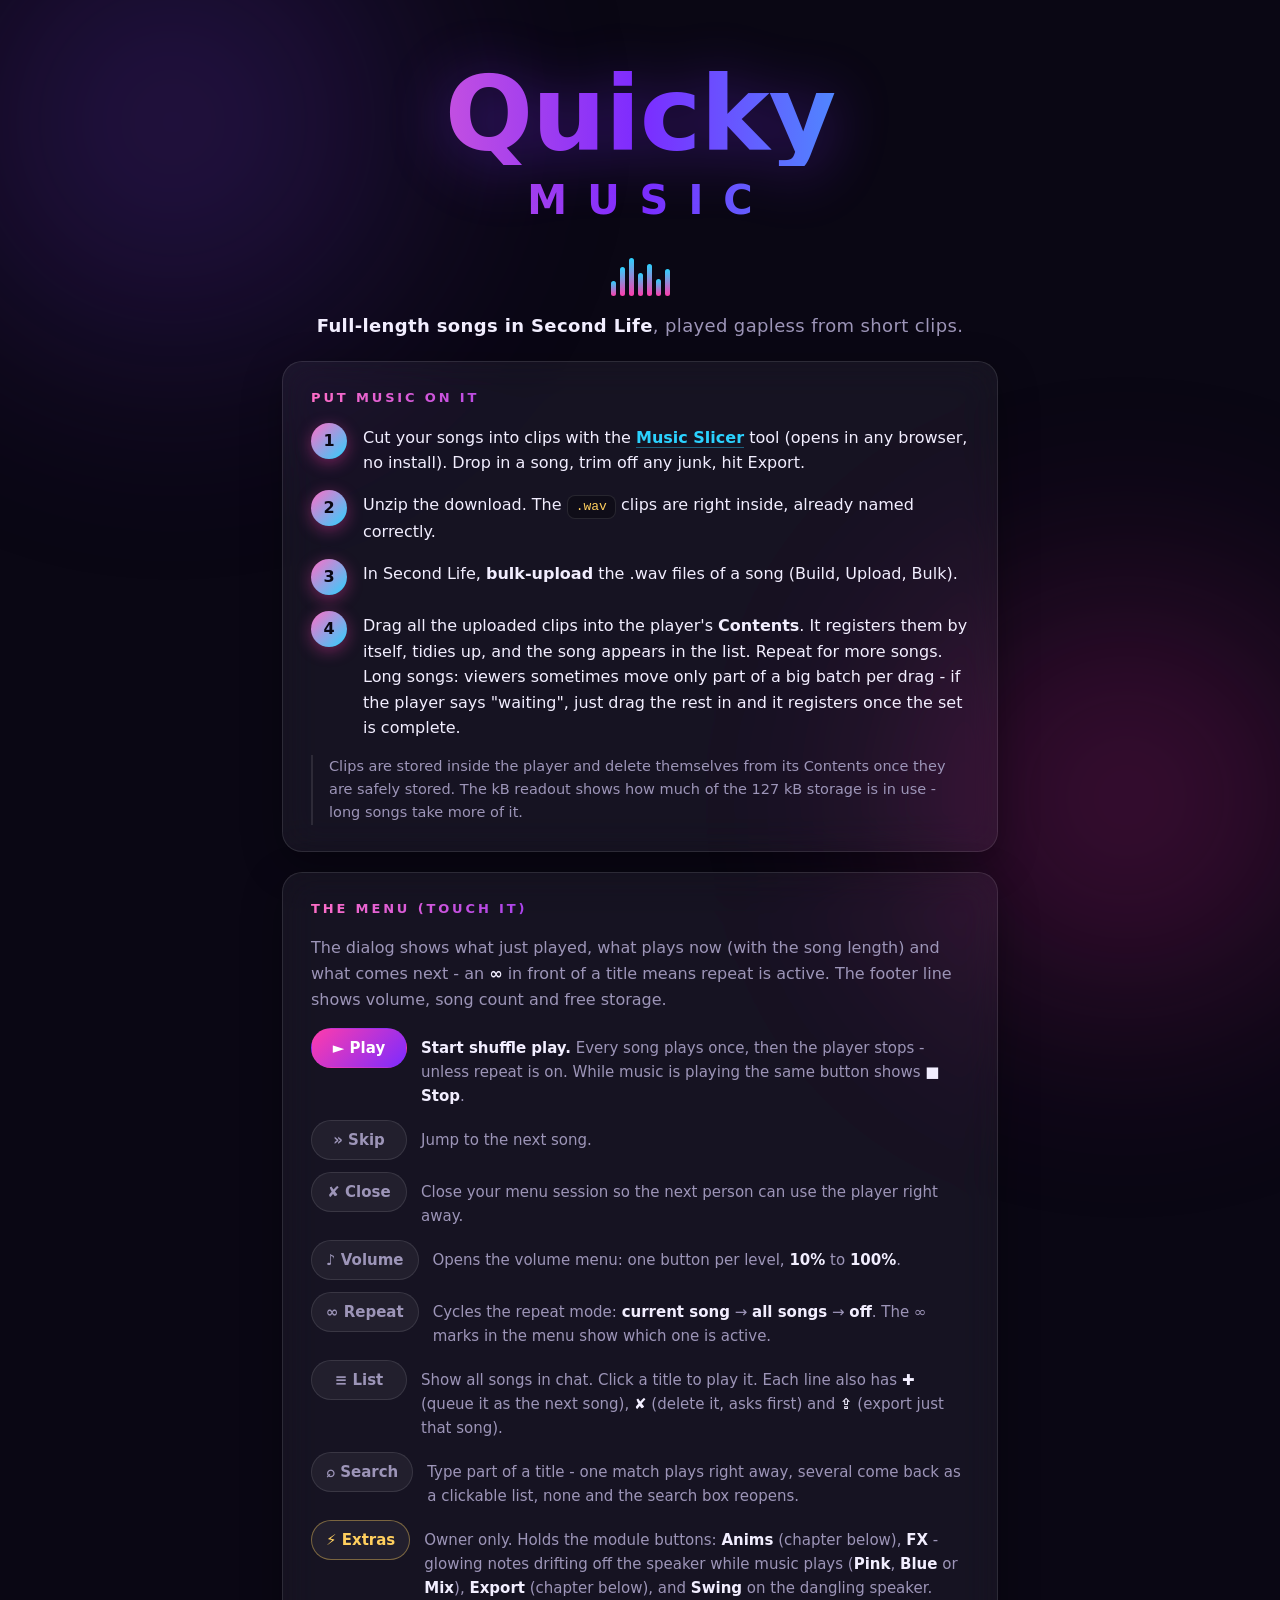
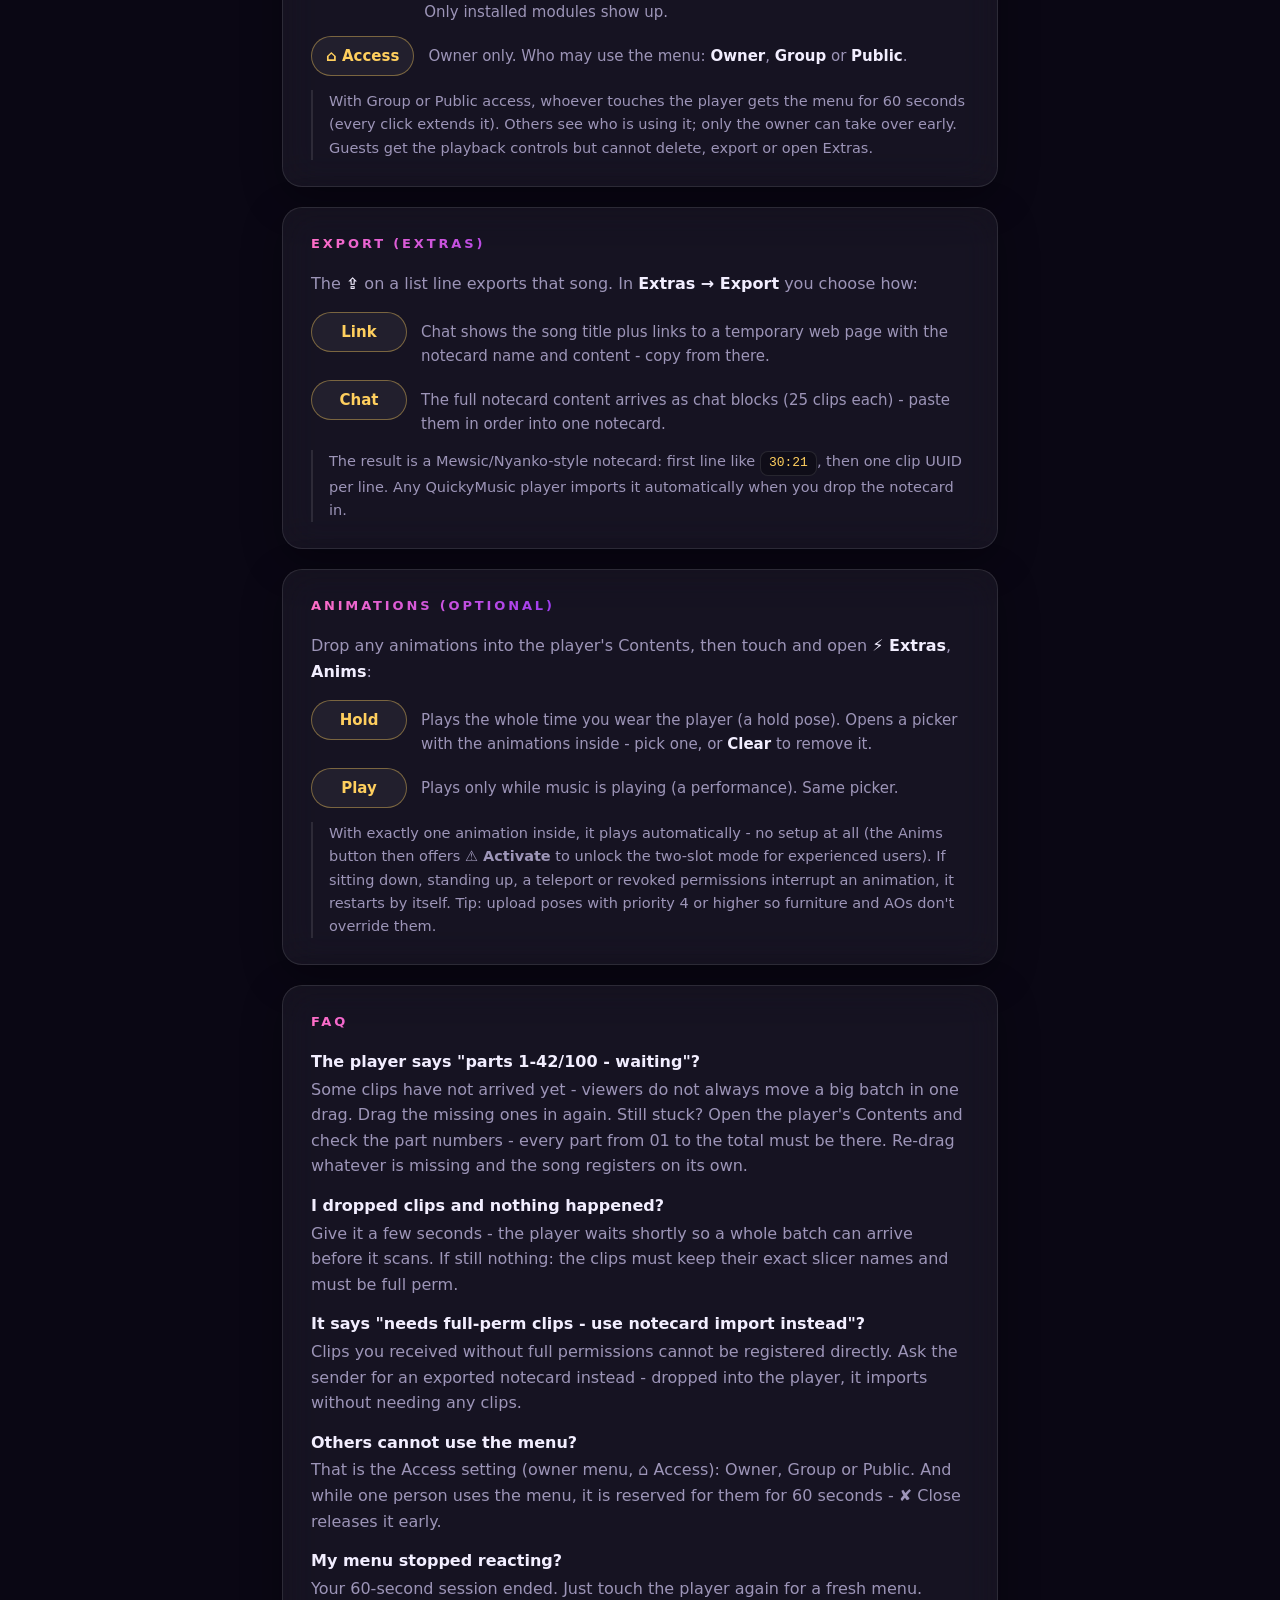
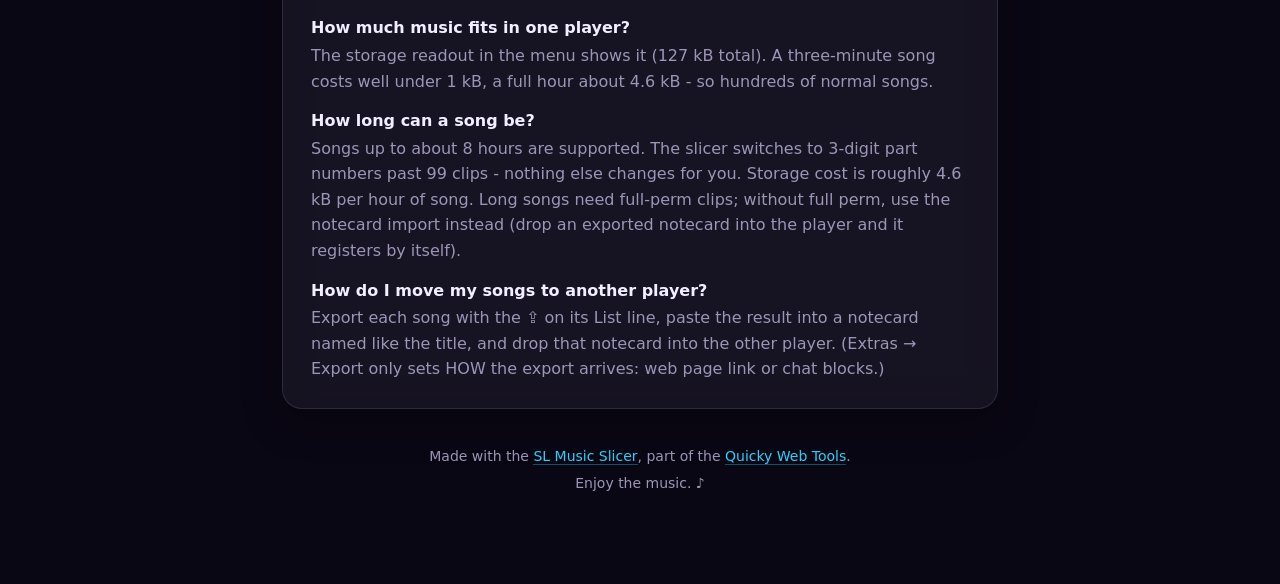
==== quickymusic-guide.html @ 342883e3 "Guide FAQ: drop the tiny-jump entry Co-Authored-By: Claude Fable 5 <noreply@anthropic.com>" ====
<!doctype html>
<!--
  ====================================================================
  QuickyMusic - Owner Guide (GitHub Pages)
  Required Notice: Copyright © 2026 Ya.
  Licensed under the PolyForm Noncommercial License 1.0.0 - see the
  LICENSE file at the repo root for terms.
  Terms: https://polyformproject.org/licenses/noncommercial/1.0.0
  ====================================================================
-->
<html lang="en">
<head>
<meta charset="utf-8" />
<meta name="viewport" content="width=device-width,initial-scale=1" />
<title>QuickyMusic - Owner Guide</title>
<meta name="description" content="How to load music onto your QuickyMusic player in Second Life and what every button does. Full-length songs, played gapless." />
<style>
:root{
  --bg:#0a0714; --txt:#f2eeff; --dim:#9d95b8;
  --magenta:#ff3cac; --pink:#ff6ec7; --purple:#7c2bff; --cyan:#2bd2ff;
  --gold:#ffcf5e; --good:#00e5a0;
  --glass:rgba(255,255,255,.05); --edge:rgba(255,255,255,.10);
  --grad:linear-gradient(90deg,var(--pink),var(--purple),var(--cyan));
  --font:"Segoe UI Variable Text","Segoe UI",system-ui,-apple-system,"Helvetica Neue",Arial,sans-serif;
  --mono:Consolas,"SF Mono","Cascadia Mono",Menlo,monospace;
}
*{box-sizing:border-box;margin:0;padding:0}
html,body{min-height:100vh}
body{background:var(--bg);color:var(--txt);font:16px/1.6 var(--font);overflow-x:hidden;color-scheme:dark}
body::before,body::after{content:"";position:fixed;z-index:0;border-radius:50%;filter:blur(110px);opacity:.45;pointer-events:none}
body::before{width:55vw;height:55vw;background:radial-gradient(circle,#5b2ba8,transparent 65%);top:-18vw;left:-14vw;animation:drift 26s ease-in-out infinite alternate}
body::after{width:48vw;height:48vw;background:radial-gradient(circle,#b41f7e,transparent 65%);bottom:-16vw;right:-12vw;animation:drift 30s -15s ease-in-out infinite alternate-reverse}
@keyframes drift{to{transform:translate(6vw,4vh) scale(1.18)}}
main{position:relative;z-index:1;max-width:760px;margin:0 auto;padding:64px 22px 90px}
.hero{text-align:center;margin-bottom:14px}
.wm{font-weight:800;font-size:clamp(52px,12vw,104px);line-height:.98;letter-spacing:-1px;
  background:var(--grad);-webkit-background-clip:text;background-clip:text;color:transparent;
  filter:drop-shadow(0 6px 30px rgba(124,43,255,.45))}
.wm2{font-weight:700;font-size:clamp(20px,5vw,40px);letter-spacing:.5em;text-indent:.5em;margin-top:2px;
  background:var(--grad);-webkit-background-clip:text;background-clip:text;color:transparent}
.tag{color:var(--dim);margin-top:16px;font-size:clamp(14px,3.4vw,18px);letter-spacing:.02em}
.tag b{color:var(--txt);font-weight:600}
.eq{display:flex;gap:4px;justify-content:center;align-items:flex-end;height:38px;margin:26px 0 4px}
.eq i{width:5px;border-radius:3px;background:linear-gradient(180deg,var(--cyan),var(--magenta));transform-origin:bottom;animation:bounce 1.3s ease-in-out infinite}
.eq i:nth-child(1){height:40%;animation-delay:-.2s}.eq i:nth-child(2){height:75%;animation-delay:-.7s}
.eq i:nth-child(3){height:100%;animation-delay:-.4s}.eq i:nth-child(4){height:60%;animation-delay:-.9s}
.eq i:nth-child(5){height:85%;animation-delay:-.5s}.eq i:nth-child(6){height:45%;animation-delay:-.1s}
.eq i:nth-child(7){height:70%;animation-delay:-.8s}
@keyframes bounce{0%,100%{transform:scaleY(.35)}50%{transform:scaleY(1)}}
h2{font-size:13px;font-weight:800;letter-spacing:.22em;text-transform:uppercase;
  background:var(--grad);-webkit-background-clip:text;background-clip:text;color:transparent;margin:0 0 16px}
section{background:var(--glass);border:1px solid var(--edge);border-radius:20px;padding:26px 28px;margin-top:20px;
  backdrop-filter:blur(18px) saturate(1.3);-webkit-backdrop-filter:blur(18px) saturate(1.3);
  box-shadow:0 12px 40px rgba(0,0,0,.32)}
ol.steps{list-style:none;counter-reset:s;display:flex;flex-direction:column;gap:16px}
ol.steps li{counter-increment:s;position:relative;padding-left:52px;min-height:36px}
ol.steps li::before{content:counter(s);position:absolute;left:0;top:-2px;width:36px;height:36px;border-radius:50%;
  display:grid;place-items:center;font-weight:800;color:#0a0714;background:linear-gradient(135deg,var(--pink),var(--cyan));
  box-shadow:0 4px 16px rgba(255,60,172,.4)}
ol.steps b{color:var(--txt)}
.note{color:var(--dim);font-size:14.5px;margin-top:14px;padding-left:16px;border-left:2px solid var(--edge)}
.rows{display:flex;flex-direction:column;gap:12px}
.row{display:flex;gap:14px;align-items:baseline}
.btn{flex:0 0 auto;min-width:96px;text-align:center;font-weight:700;font-size:14px;padding:7px 14px;border-radius:999px;
  border:1px solid var(--edge);background:rgba(255,255,255,.05)}
.btn.play{border-color:transparent;background:linear-gradient(135deg,var(--magenta),var(--purple));color:#fff}
.btn.gold{border-color:rgba(255,207,94,.4);color:var(--gold)}
.row span{color:var(--dim);font-size:15px}
.row span b{color:var(--txt);font-weight:600}
.cmd{font-family:var(--mono);font-size:14.5px;background:rgba(0,0,0,.35);border:1px solid var(--edge);border-radius:14px;
  padding:16px 18px;overflow-x:auto;white-space:pre;color:#dfe3ea}
.cmd b{color:var(--cyan);font-weight:600}
.pill{display:inline-block;font-family:var(--mono);font-size:13px;background:rgba(0,0,0,.3);border:1px solid var(--edge);
  border-radius:8px;padding:1px 8px;color:var(--gold)}
p{color:var(--dim)}p b{color:var(--txt);font-weight:600}
section a{color:var(--cyan);font-weight:600;text-decoration:none;border-bottom:1px solid rgba(43,210,255,.4)}
section a:hover{color:var(--pink);border-color:rgba(255,110,199,.55)}
.faq p{margin-top:14px}
.faq p:first-of-type{margin-top:0}
.faq b{display:block;color:var(--txt);margin-bottom:2px}
.foot{text-align:center;color:var(--dim);font-size:14px;margin-top:34px;line-height:1.9}
.foot a{color:var(--cyan);text-decoration:none;border-bottom:1px solid rgba(43,210,255,.35)}
.foot a:hover{color:var(--pink);border-color:rgba(255,110,199,.5)}
@media(prefers-reduced-motion:reduce){*,*::before,*::after{animation:none!important}}
</style>
</head>
<body>
<main>
  <div class="hero">
    <div class="wm">Quicky</div>
    <div class="wm2">MUSIC</div>
    <div class="eq" aria-hidden="true"><i></i><i></i><i></i><i></i><i></i><i></i><i></i></div>
    <p class="tag"><b>Full-length songs in Second Life</b>, played gapless from short clips.</p>
  </div>

  <section>
    <h2>Put music on it</h2>
    <ol class="steps">
      <li>Cut your songs into clips with the <a href="SL%20Music%20Slicer/sl_music_slicer.html">Music Slicer</a> tool (opens in any browser, no install). Drop in a song, trim off any junk, hit Export.</li>
      <li>Unzip the download. The <span class="pill">.wav</span> clips are right inside, already named correctly.</li>
      <li>In Second Life, <b>bulk-upload</b> the .wav files of a song (Build, Upload, Bulk).</li>
      <li>Drag all the uploaded clips into the player's <b>Contents</b>. It registers them by itself, tidies up, and the song appears in the list. Repeat for more songs. Long songs: viewers sometimes move only part of a big batch per drag - if the player says "waiting", just drag the rest in and it registers once the set is complete.</li>
    </ol>
    <div class="note">Clips are stored inside the player and delete themselves from its Contents once they are safely stored. The kB readout shows how much of the 127 kB storage is in use - long songs take more of it.</div>
  </section>

  <section>
    <h2>The menu (touch it)</h2>
    <p>The dialog shows what just played, what plays now (with the song length) and what comes next - an <b>∞</b> in front of a title means repeat is active. The footer line shows volume, song count and free storage.</p>
    <div class="rows" style="margin-top:16px">
      <div class="row"><span class="btn play">► Play</span><span><b>Start shuffle play.</b> Every song plays once, then the player stops - unless repeat is on. While music is playing the same button shows <b>■ Stop</b>.</span></div>
      <div class="row"><span class="btn">» Skip</span><span>Jump to the next song.</span></div>
      <div class="row"><span class="btn">✘ Close</span><span>Close your menu session so the next person can use the player right away.</span></div>
      <div class="row"><span class="btn">♪ Volume</span><span>Opens the volume menu: one button per level, <b>10%</b> to <b>100%</b>.</span></div>
      <div class="row"><span class="btn">∞ Repeat</span><span>Cycles the repeat mode: <b>current song</b> → <b>all songs</b> → <b>off</b>. The ∞ marks in the menu show which one is active.</span></div>
      <div class="row"><span class="btn">≡ List</span><span>Show all songs in chat. Click a title to play it. Each line also has <b>✚</b> (queue it as the next song), <b>✘</b> (delete it, asks first) and <b>⇪</b> (export just that song).</span></div>
      <div class="row"><span class="btn">⌕ Search</span><span>Type part of a title - one match plays right away, several come back as a clickable list, none and the search box reopens.</span></div>
      <div class="row"><span class="btn gold">⚡ Extras</span><span>Owner only. Holds the module buttons: <b>Anims</b> (chapter below), <b>FX</b> - glowing notes drifting off the speaker while music plays (<b>Pink</b>, <b>Blue</b> or <b>Mix</b>), <b>Export</b> (chapter below), and <b>Swing</b> on the dangling speaker. Only installed modules show up.</span></div>
      <div class="row"><span class="btn gold">⌂ Access</span><span>Owner only. Who may use the menu: <b>Owner</b>, <b>Group</b> or <b>Public</b>.</span></div>
    </div>
    <div class="note">With Group or Public access, whoever touches the player gets the menu for 60 seconds (every click extends it). Others see who is using it; only the owner can take over early. Guests get the playback controls but cannot delete, export or open Extras.</div>
  </section>

  <section>
    <h2>Export (Extras)</h2>
    <p>The <b>⇪</b> on a list line exports that song. In <b>Extras → Export</b> you choose how:</p>
    <div class="rows" style="margin-top:16px">
      <div class="row"><span class="btn gold">Link</span><span>Chat shows the song title plus links to a temporary web page with the notecard name and content - copy from there.</span></div>
      <div class="row"><span class="btn gold">Chat</span><span>The full notecard content arrives as chat blocks (25 clips each) - paste them in order into one notecard.</span></div>
    </div>
    <div class="note">The result is a Mewsic/Nyanko-style notecard: first line like <span class="pill">30:21</span>, then one clip UUID per line. Any QuickyMusic player imports it automatically when you drop the notecard in.</div>
  </section>

  <section>
    <h2>Animations (optional)</h2>
    <p>Drop any animations into the player's Contents, then touch and open <b>⚡ Extras</b>, <b>Anims</b>:</p>
    <div class="rows" style="margin-top:16px">
      <div class="row"><span class="btn gold">Hold</span><span>Plays the whole time you wear the player (a hold pose). Opens a picker with the animations inside - pick one, or <b>Clear</b> to remove it.</span></div>
      <div class="row"><span class="btn gold">Play</span><span>Plays only while music is playing (a performance). Same picker.</span></div>
    </div>
    <div class="note">With exactly one animation inside, it plays automatically - no setup at all (the Anims button then offers <b>⚠ Activate</b> to unlock the two-slot mode for experienced users). If sitting down, standing up, a teleport or revoked permissions interrupt an animation, it restarts by itself. Tip: upload poses with priority 4 or higher so furniture and AOs don't override them.</div>
  </section>

  <section class="faq">
    <h2>FAQ</h2>
    <p><b>The player says "parts 1-42/100 - waiting"?</b>
    Some clips have not arrived yet - viewers do not always move a big batch in one drag. Drag the missing ones in again. Still stuck? Open the player's Contents and check the part numbers - every part from 01 to the total must be there. Re-drag whatever is missing and the song registers on its own.</p>
    <p><b>I dropped clips and nothing happened?</b>
    Give it a few seconds - the player waits shortly so a whole batch can arrive before it scans. If still nothing: the clips must keep their exact slicer names and must be full perm.</p>
    <p><b>It says "needs full-perm clips - use notecard import instead"?</b>
    Clips you received without full permissions cannot be registered directly. Ask the sender for an exported notecard instead - dropped into the player, it imports without needing any clips.</p>
    <p><b>Others cannot use the menu?</b>
    That is the Access setting (owner menu, ⌂ Access): Owner, Group or Public. And while one person uses the menu, it is reserved for them for 60 seconds - ✘ Close releases it early.</p>
    <p><b>My menu stopped reacting?</b>
    Your 60-second session ended. Just touch the player again for a fresh menu.</p>
    <p><b>How much music fits in one player?</b>
    The storage readout in the menu shows it (127 kB total). A three-minute song costs well under 1 kB, a full hour about 4.6 kB - so hundreds of normal songs.</p>
    <p><b>How long can a song be?</b>
    Songs up to about 8 hours are supported. The slicer switches to 3-digit part numbers past 99 clips - nothing else changes for you. Storage cost is roughly 4.6 kB per hour of song. Long songs need full-perm clips; without full perm, use the notecard import instead (drop an exported notecard into the player and it registers by itself).</p>
    <p><b>How do I move my songs to another player?</b>
    Export each song with the ⇪ on its List line, paste the result into a notecard named like the title, and drop that notecard into the other player. (Extras → Export only sets HOW the export arrives: web page link or chat blocks.)</p>
  </section>

  <div class="foot">
    Made with the <a href="SL%20Music%20Slicer/sl_music_slicer.html">SL Music Slicer</a>, part of the <a href="index.html">Quicky Web Tools</a>.<br>
    Enjoy the music. ♪
  </div>
</main>
</body>
</html>
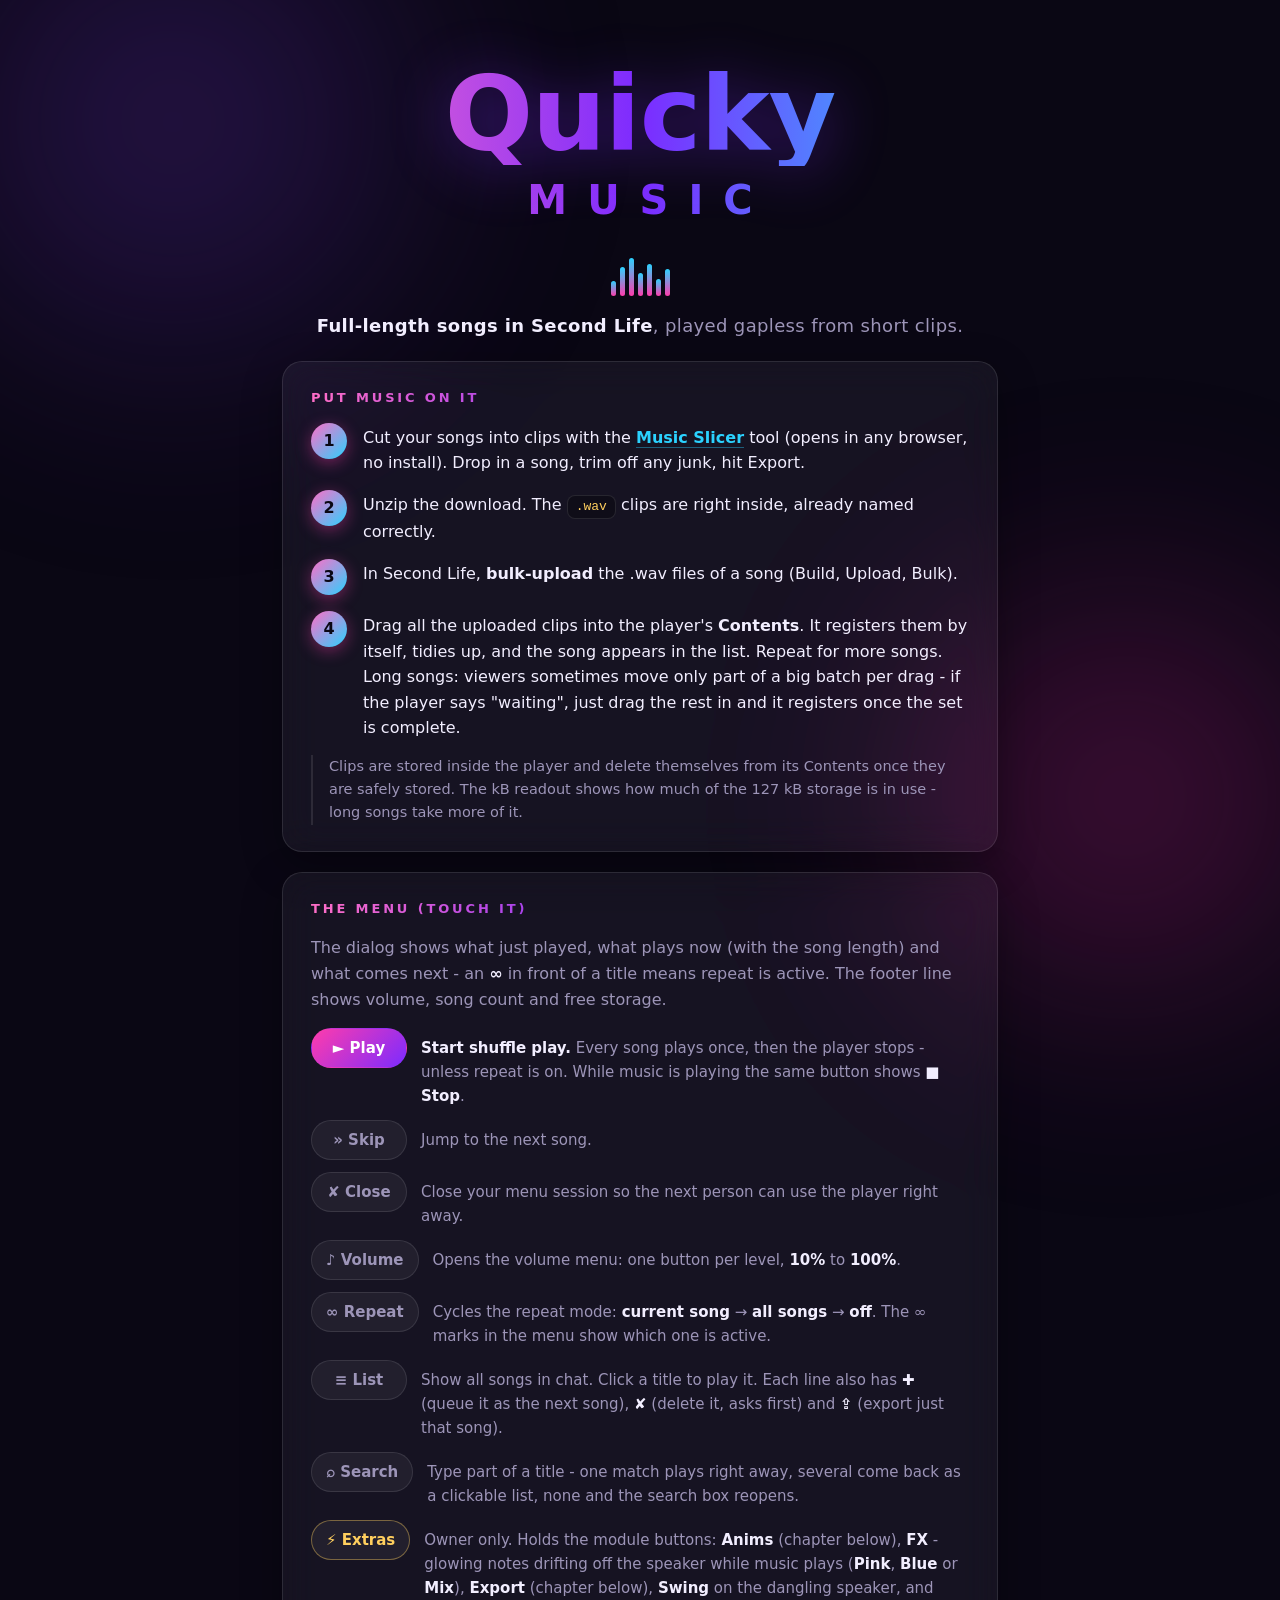
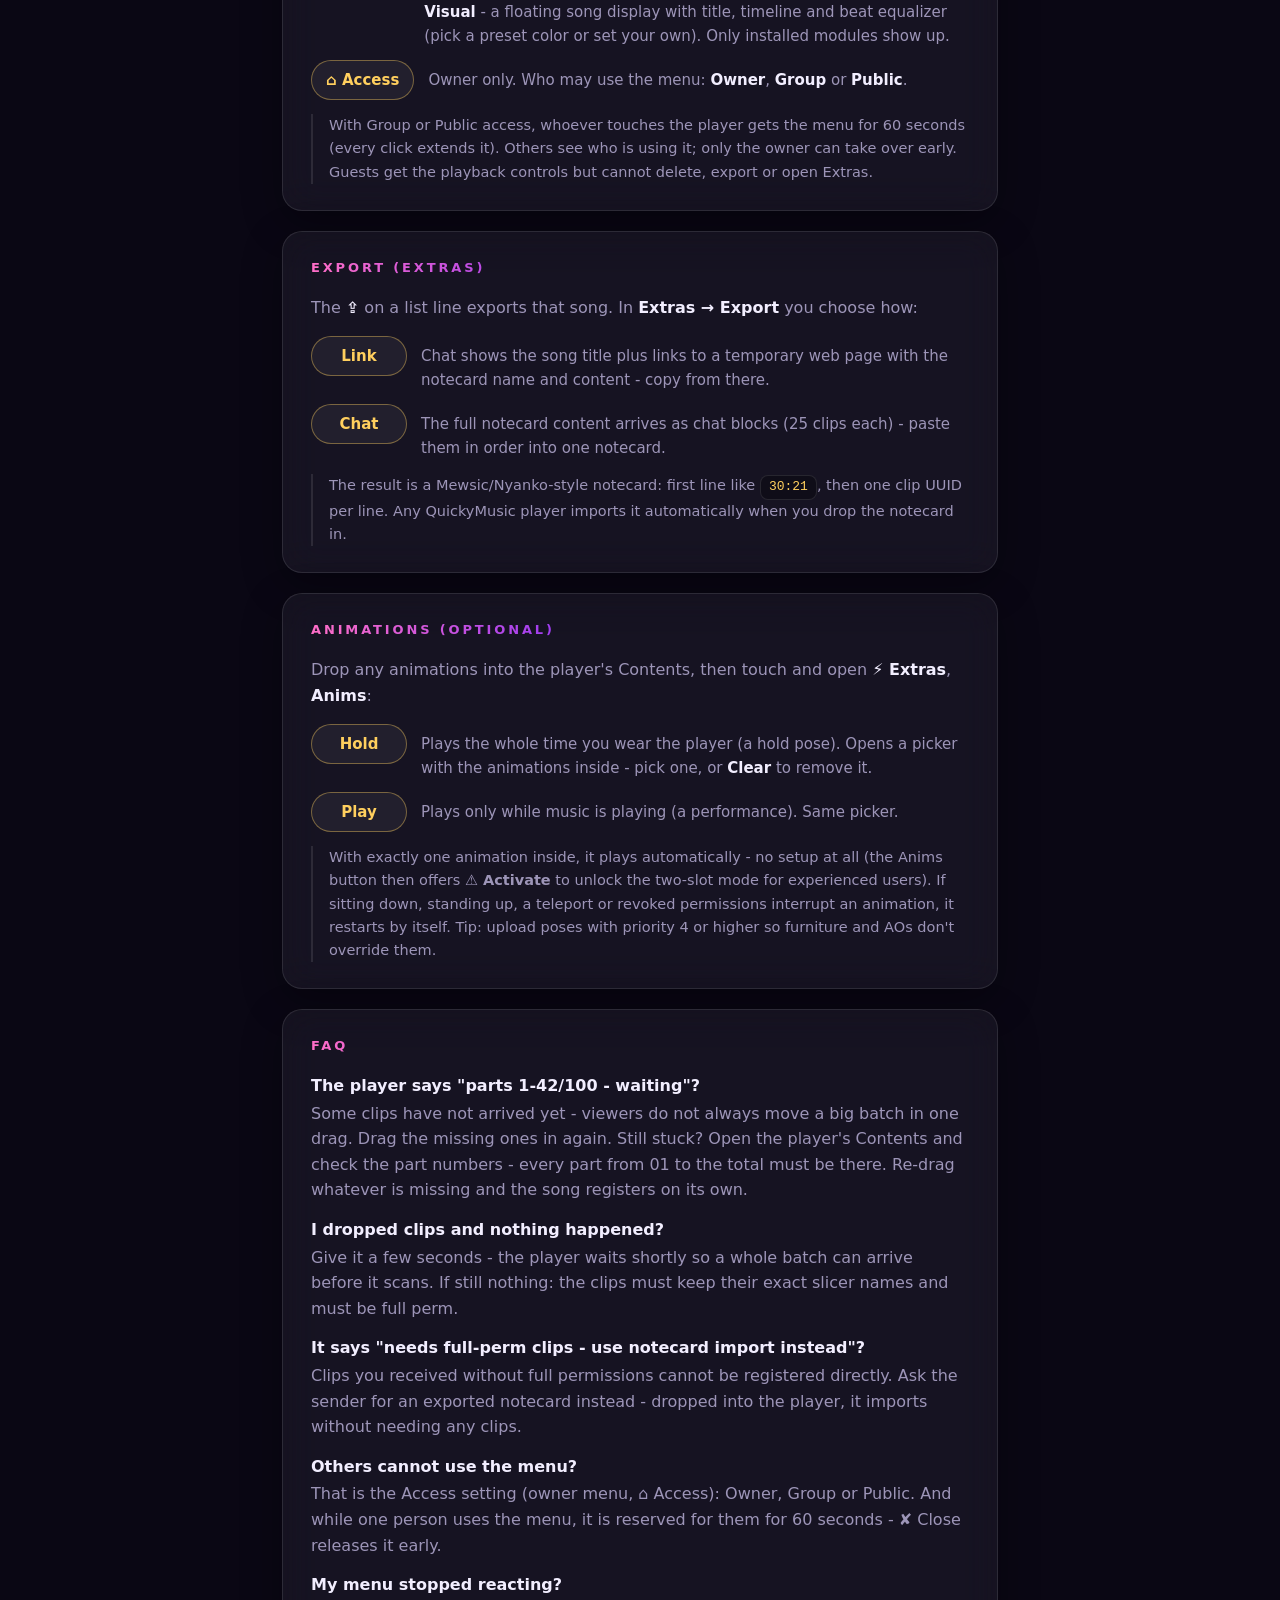
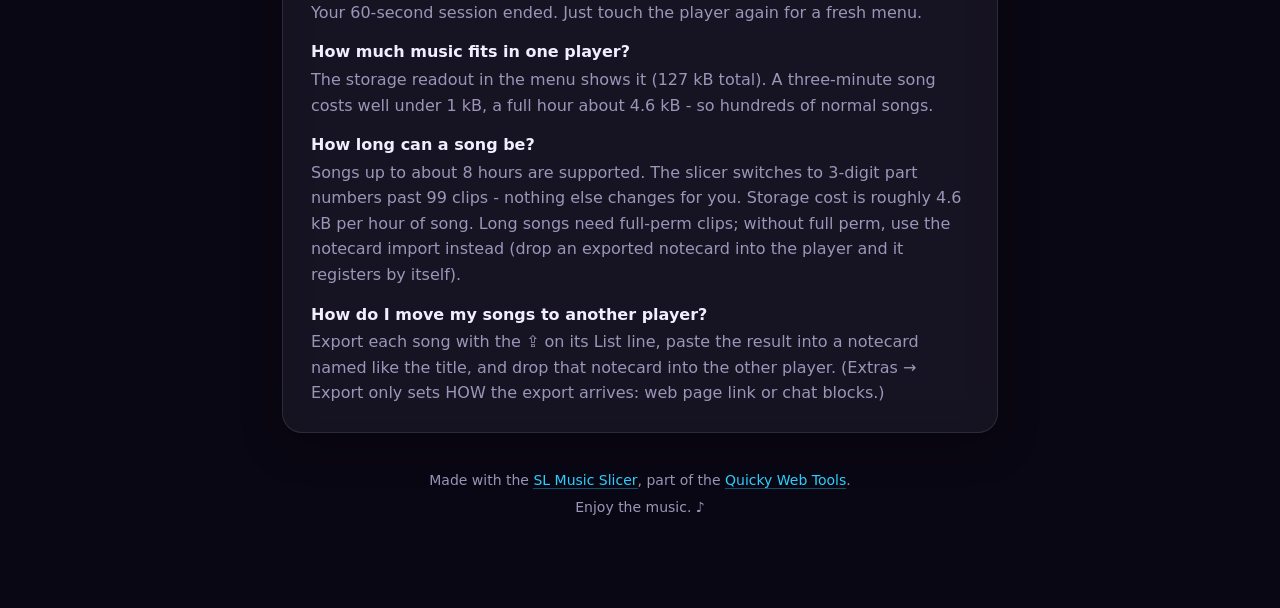
==== commit 4e6a496d: "Guide: Extras lists the new Visual module (floating song display) Co-Authored-By: Claude Fable 5 <no" ====
--- a/quickymusic-guide.html
+++ b/quickymusic-guide.html
@@ -115,7 +115,7 @@
       <div class="row"><span class="btn">∞ Repeat</span><span>Cycles the repeat mode: <b>current song</b> → <b>all songs</b> → <b>off</b>. The ∞ marks in the menu show which one is active.</span></div>
       <div class="row"><span class="btn">≡ List</span><span>Show all songs in chat. Click a title to play it. Each line also has <b>✚</b> (queue it as the next song), <b>✘</b> (delete it, asks first) and <b>⇪</b> (export just that song).</span></div>
       <div class="row"><span class="btn">⌕ Search</span><span>Type part of a title - one match plays right away, several come back as a clickable list, none and the search box reopens.</span></div>
-      <div class="row"><span class="btn gold">⚡ Extras</span><span>Owner only. Holds the module buttons: <b>Anims</b> (chapter below), <b>FX</b> - glowing notes drifting off the speaker while music plays (<b>Pink</b>, <b>Blue</b> or <b>Mix</b>), <b>Export</b> (chapter below), and <b>Swing</b> on the dangling speaker. Only installed modules show up.</span></div>
+      <div class="row"><span class="btn gold">⚡ Extras</span><span>Owner only. Holds the module buttons: <b>Anims</b> (chapter below), <b>FX</b> - glowing notes drifting off the speaker while music plays (<b>Pink</b>, <b>Blue</b> or <b>Mix</b>), <b>Export</b> (chapter below), <b>Swing</b> on the dangling speaker, and <b>Visual</b> - a floating song display with title, timeline and beat equalizer (pick a preset color or set your own). Only installed modules show up.</span></div>
       <div class="row"><span class="btn gold">⌂ Access</span><span>Owner only. Who may use the menu: <b>Owner</b>, <b>Group</b> or <b>Public</b>.</span></div>
     </div>
     <div class="note">With Group or Public access, whoever touches the player gets the menu for 60 seconds (every click extends it). Others see who is using it; only the owner can take over early. Guests get the playback controls but cannot delete, export or open Extras.</div>
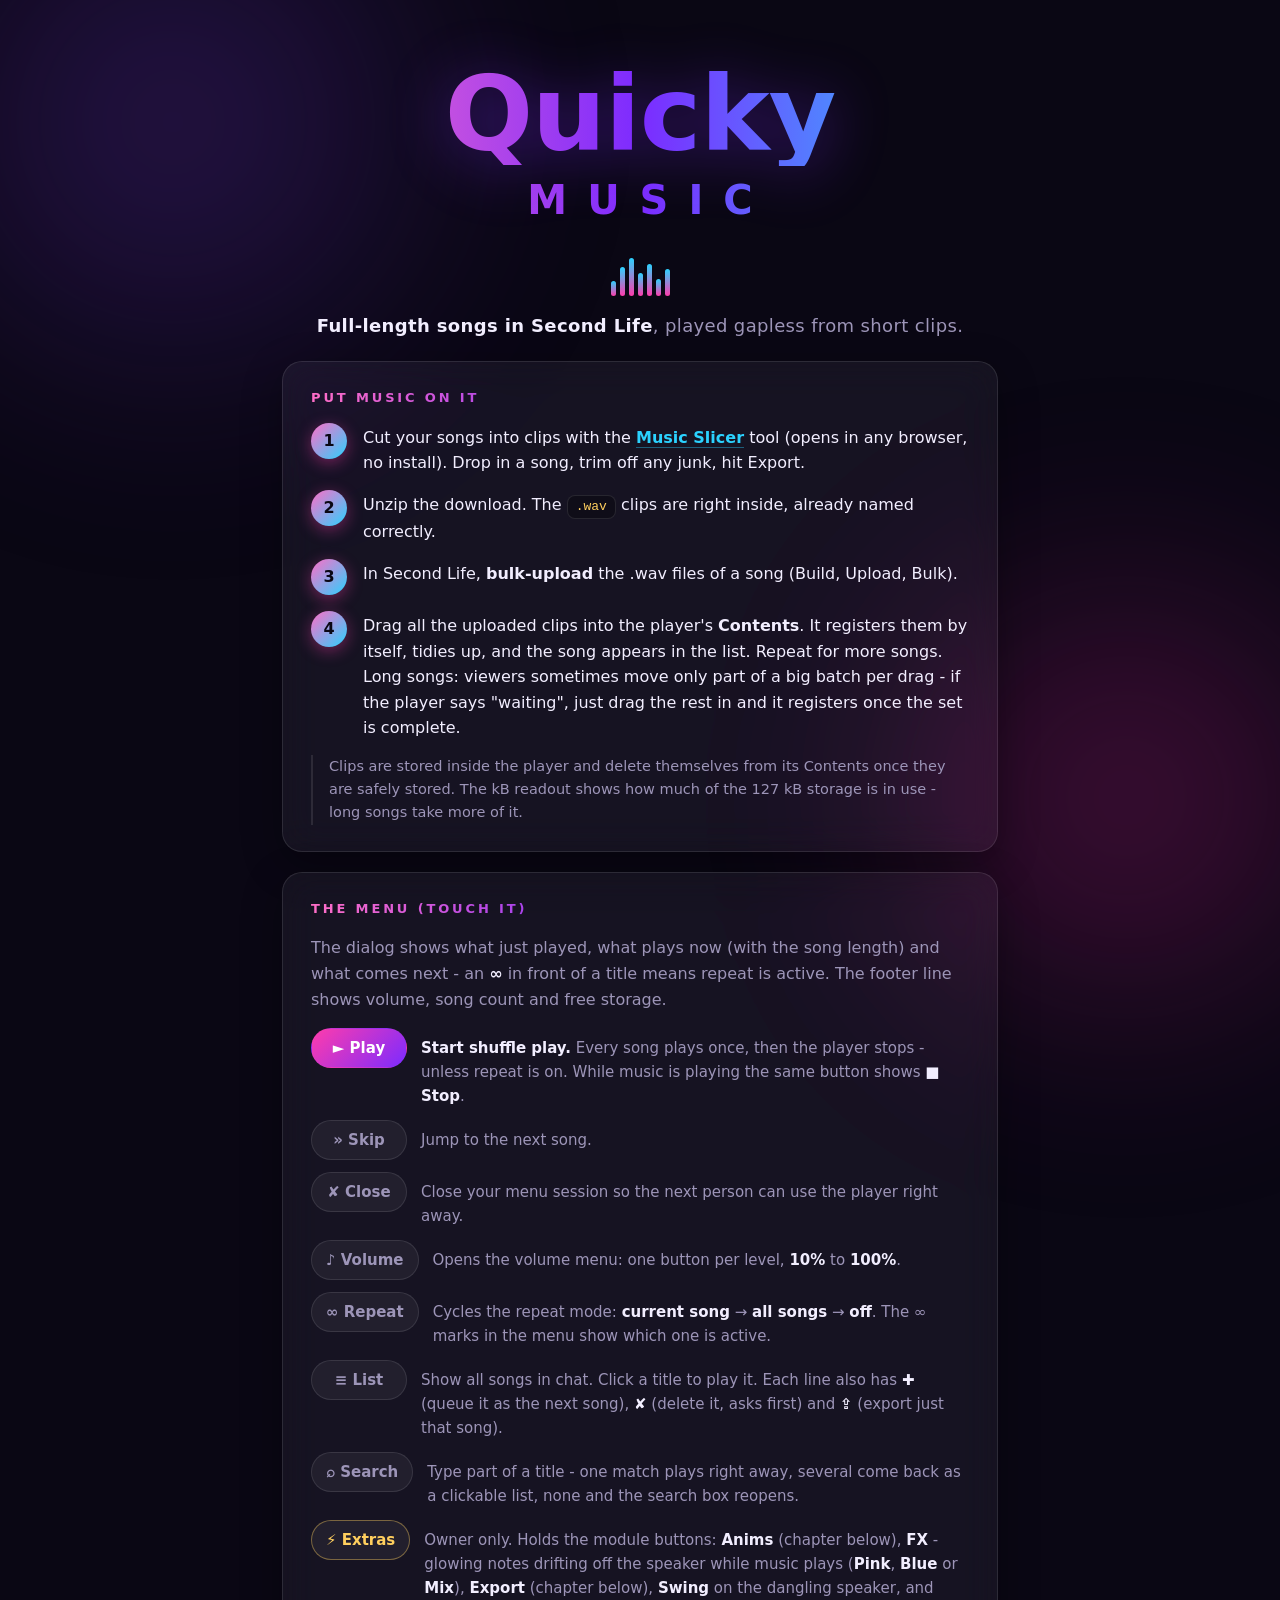
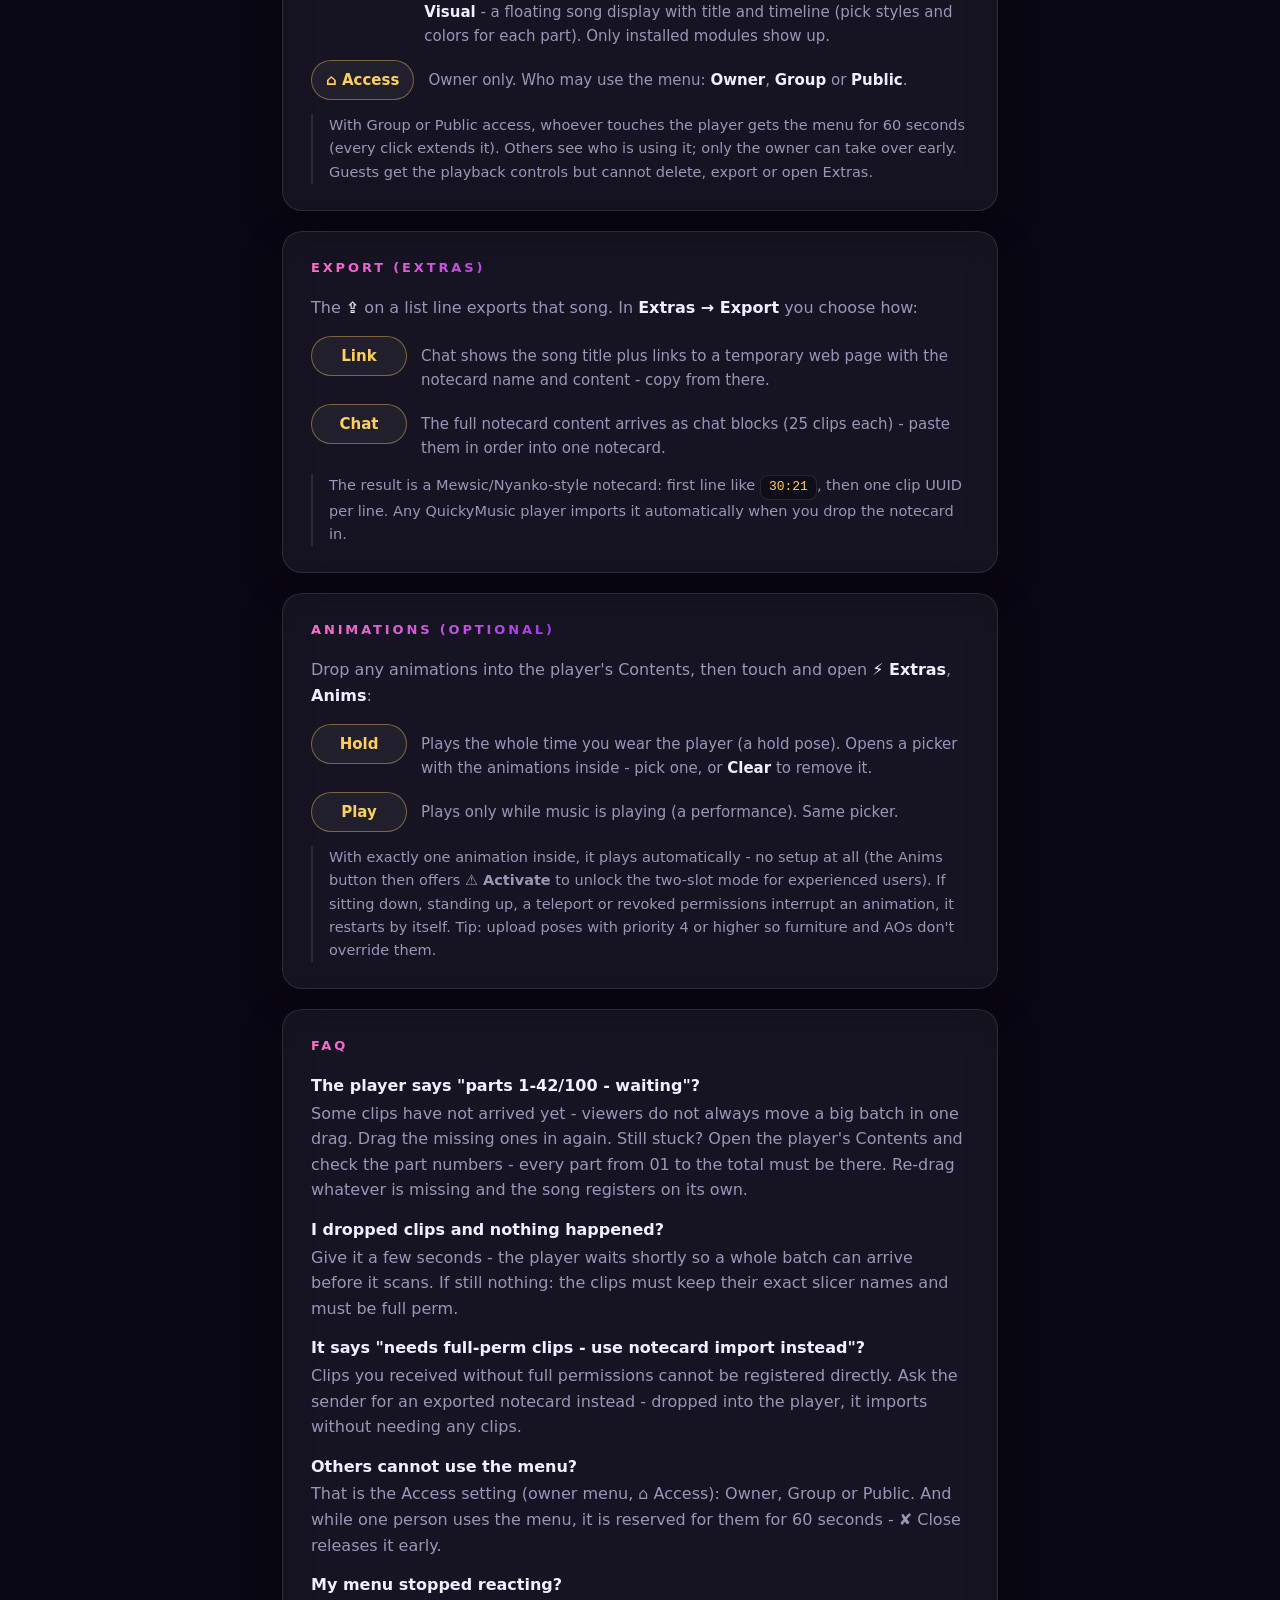
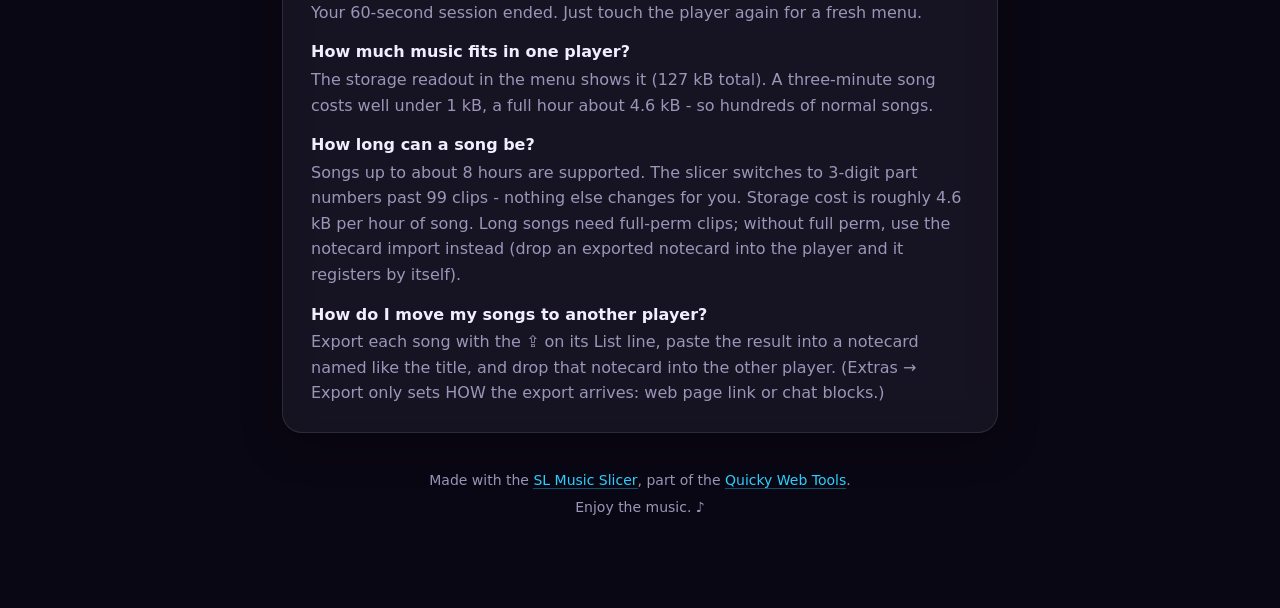
==== commit 523ecd53: "Guide: Visual module is title + timeline (EQ removed) Co-Authored-By: Claude Fable 5 <noreply@anthro" ====
--- a/quickymusic-guide.html
+++ b/quickymusic-guide.html
@@ -115,7 +115,7 @@
       <div class="row"><span class="btn">∞ Repeat</span><span>Cycles the repeat mode: <b>current song</b> → <b>all songs</b> → <b>off</b>. The ∞ marks in the menu show which one is active.</span></div>
       <div class="row"><span class="btn">≡ List</span><span>Show all songs in chat. Click a title to play it. Each line also has <b>✚</b> (queue it as the next song), <b>✘</b> (delete it, asks first) and <b>⇪</b> (export just that song).</span></div>
       <div class="row"><span class="btn">⌕ Search</span><span>Type part of a title - one match plays right away, several come back as a clickable list, none and the search box reopens.</span></div>
-      <div class="row"><span class="btn gold">⚡ Extras</span><span>Owner only. Holds the module buttons: <b>Anims</b> (chapter below), <b>FX</b> - glowing notes drifting off the speaker while music plays (<b>Pink</b>, <b>Blue</b> or <b>Mix</b>), <b>Export</b> (chapter below), <b>Swing</b> on the dangling speaker, and <b>Visual</b> - a floating song display with title, timeline and beat equalizer (pick a preset color or set your own). Only installed modules show up.</span></div>
+      <div class="row"><span class="btn gold">⚡ Extras</span><span>Owner only. Holds the module buttons: <b>Anims</b> (chapter below), <b>FX</b> - glowing notes drifting off the speaker while music plays (<b>Pink</b>, <b>Blue</b> or <b>Mix</b>), <b>Export</b> (chapter below), <b>Swing</b> on the dangling speaker, and <b>Visual</b> - a floating song display with title and timeline (pick styles and colors for each part). Only installed modules show up.</span></div>
       <div class="row"><span class="btn gold">⌂ Access</span><span>Owner only. Who may use the menu: <b>Owner</b>, <b>Group</b> or <b>Public</b>.</span></div>
     </div>
     <div class="note">With Group or Public access, whoever touches the player gets the menu for 60 seconds (every click extends it). Others see who is using it; only the owner can take over early. Guests get the playback controls but cannot delete, export or open Extras.</div>
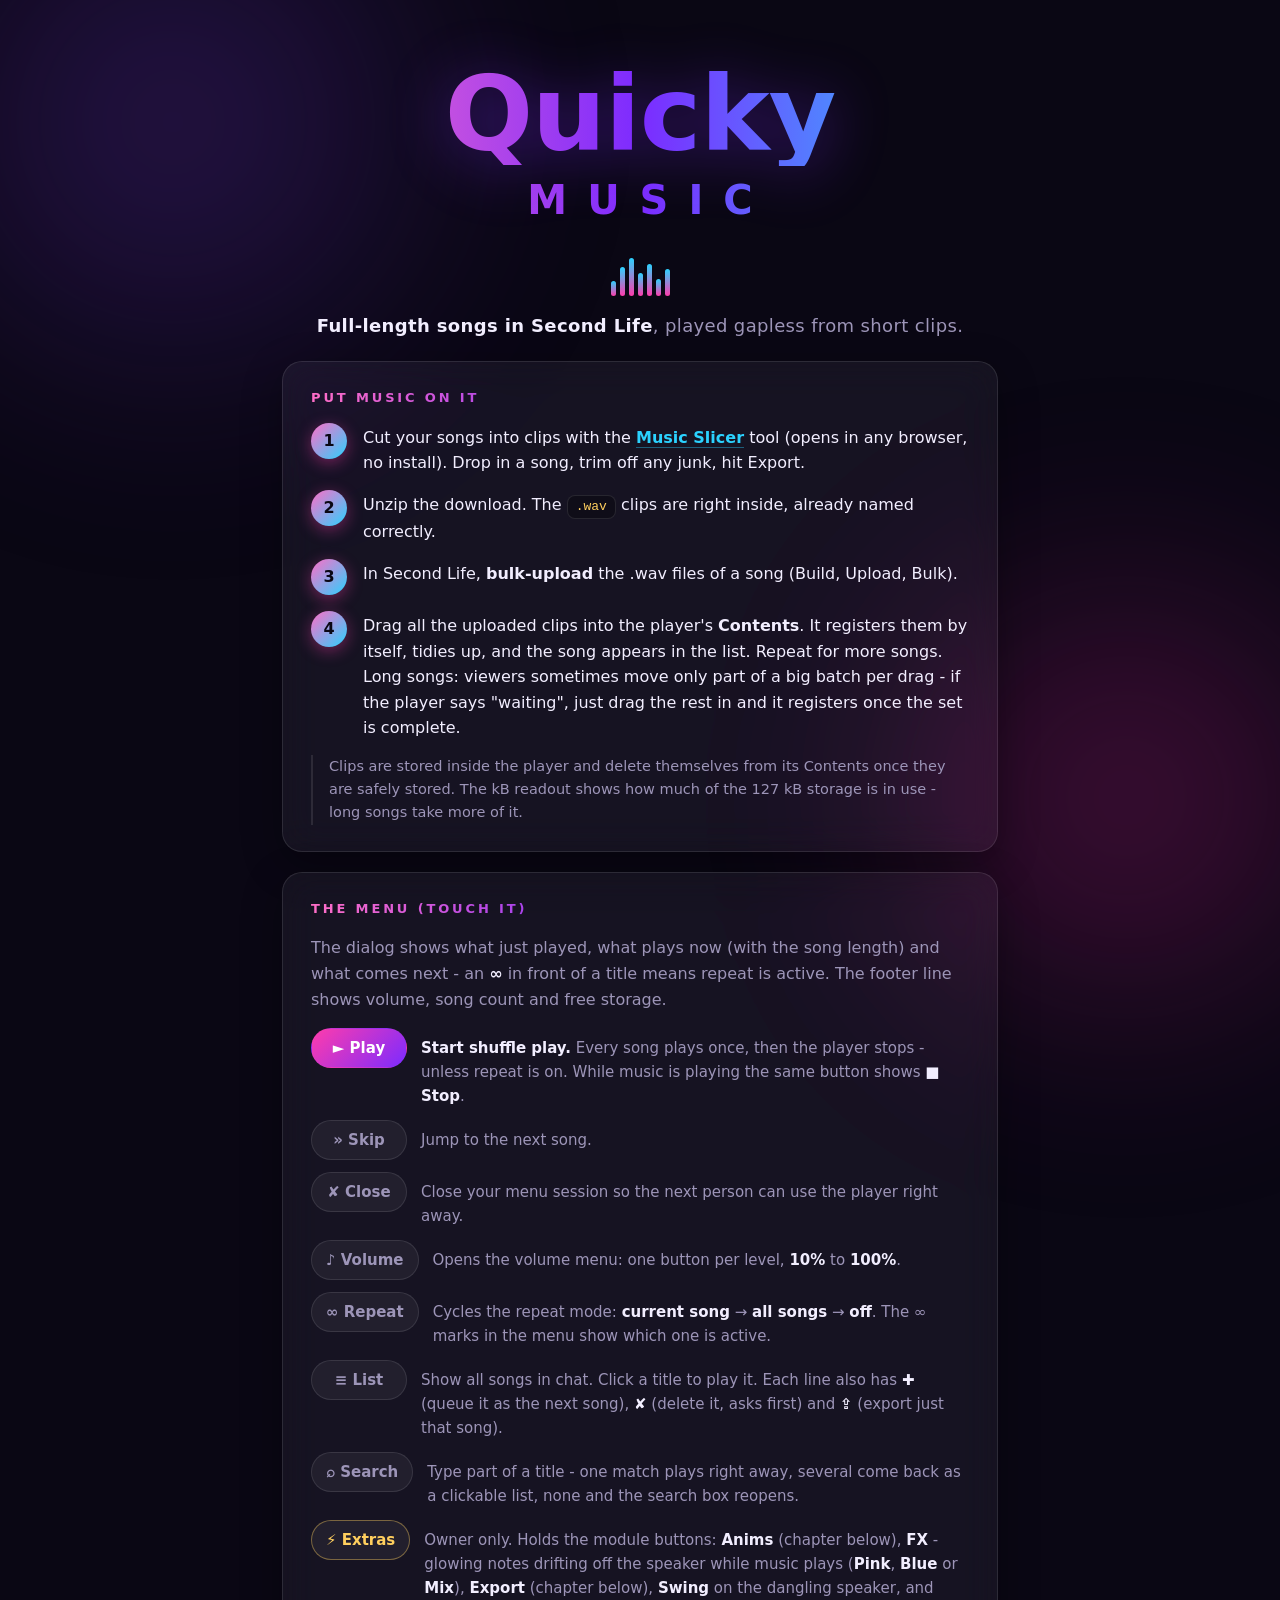
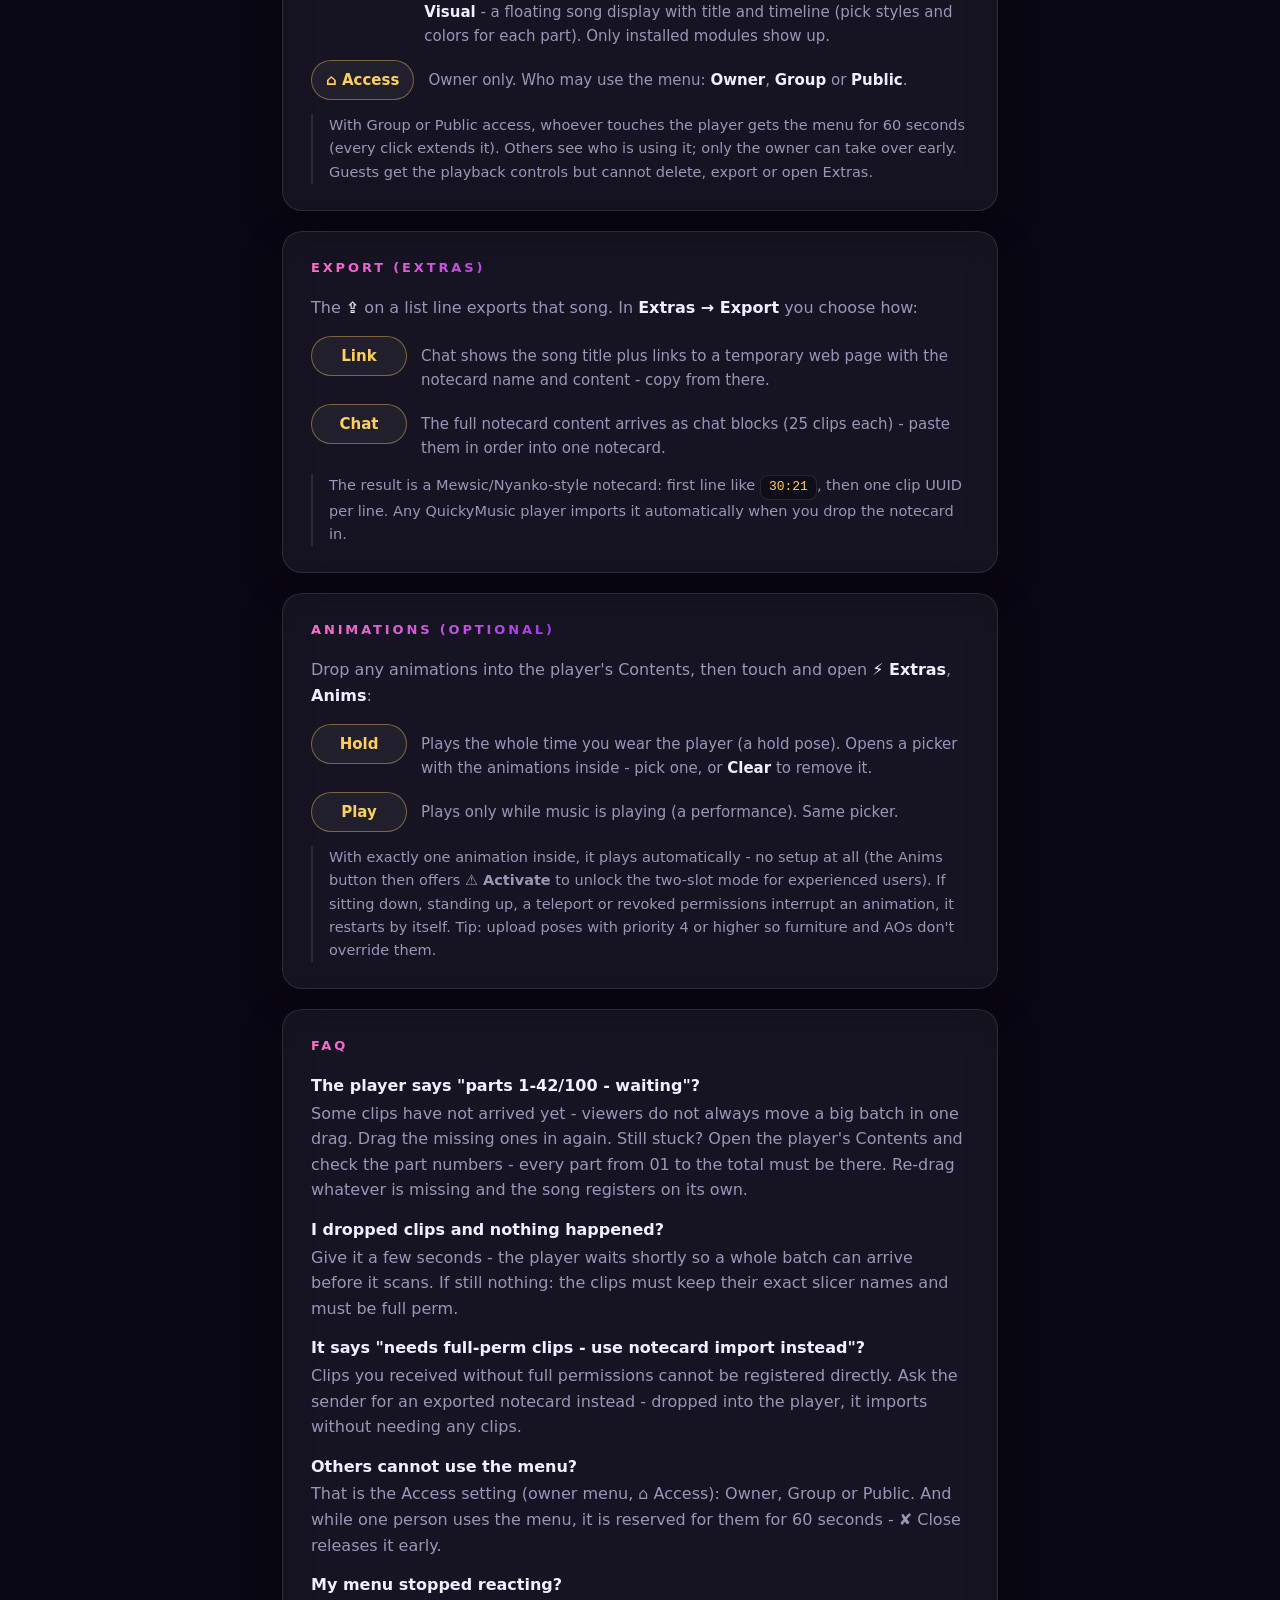
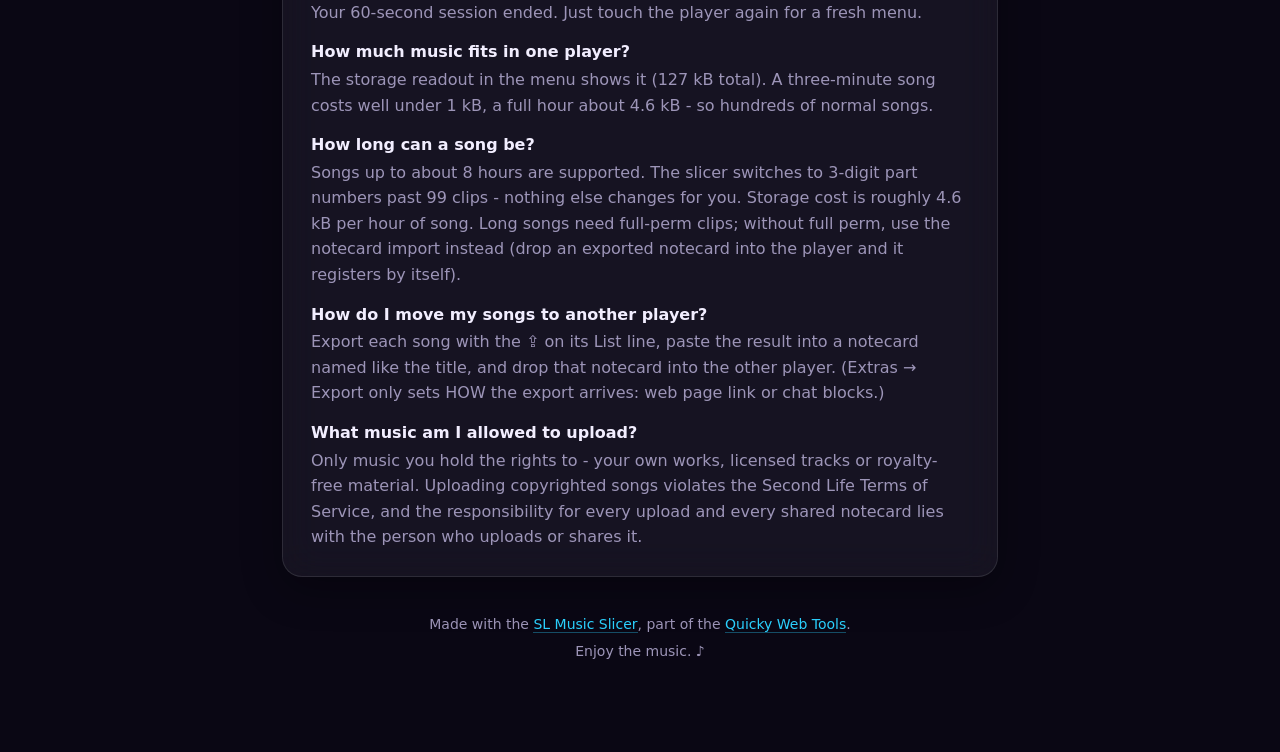
==== commit 7156130d: "guide: FAQ note on music upload rights Co-Authored-By: Claude Fable 5 <noreply@anthropic.com>" ====
--- a/quickymusic-guide.html
+++ b/quickymusic-guide.html
@@ -159,6 +159,8 @@
     Songs up to about 8 hours are supported. The slicer switches to 3-digit part numbers past 99 clips - nothing else changes for you. Storage cost is roughly 4.6 kB per hour of song. Long songs need full-perm clips; without full perm, use the notecard import instead (drop an exported notecard into the player and it registers by itself).</p>
     <p><b>How do I move my songs to another player?</b>
     Export each song with the ⇪ on its List line, paste the result into a notecard named like the title, and drop that notecard into the other player. (Extras → Export only sets HOW the export arrives: web page link or chat blocks.)</p>
+    <p><b>What music am I allowed to upload?</b>
+    Only music you hold the rights to - your own works, licensed tracks or royalty-free material. Uploading copyrighted songs violates the Second Life Terms of Service, and the responsibility for every upload and every shared notecard lies with the person who uploads or shares it.</p>
   </section>
 
   <div class="foot">
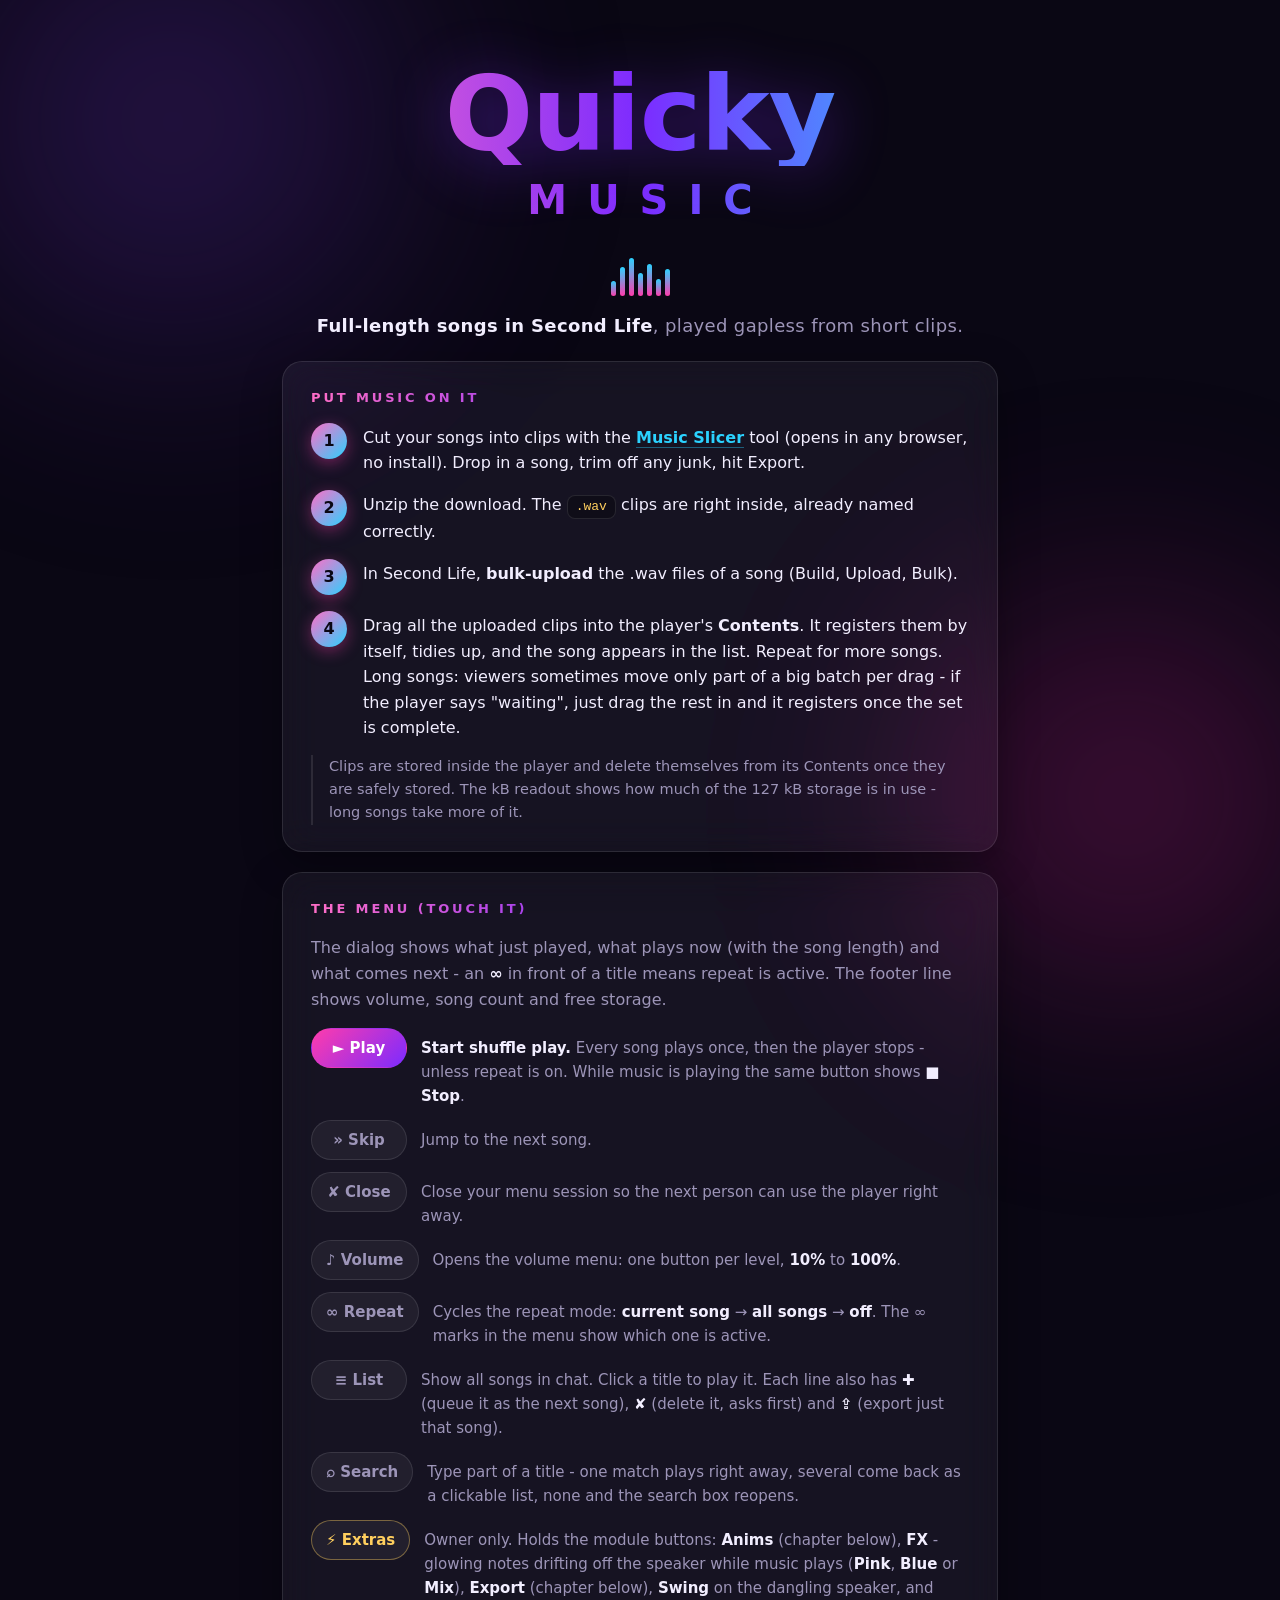
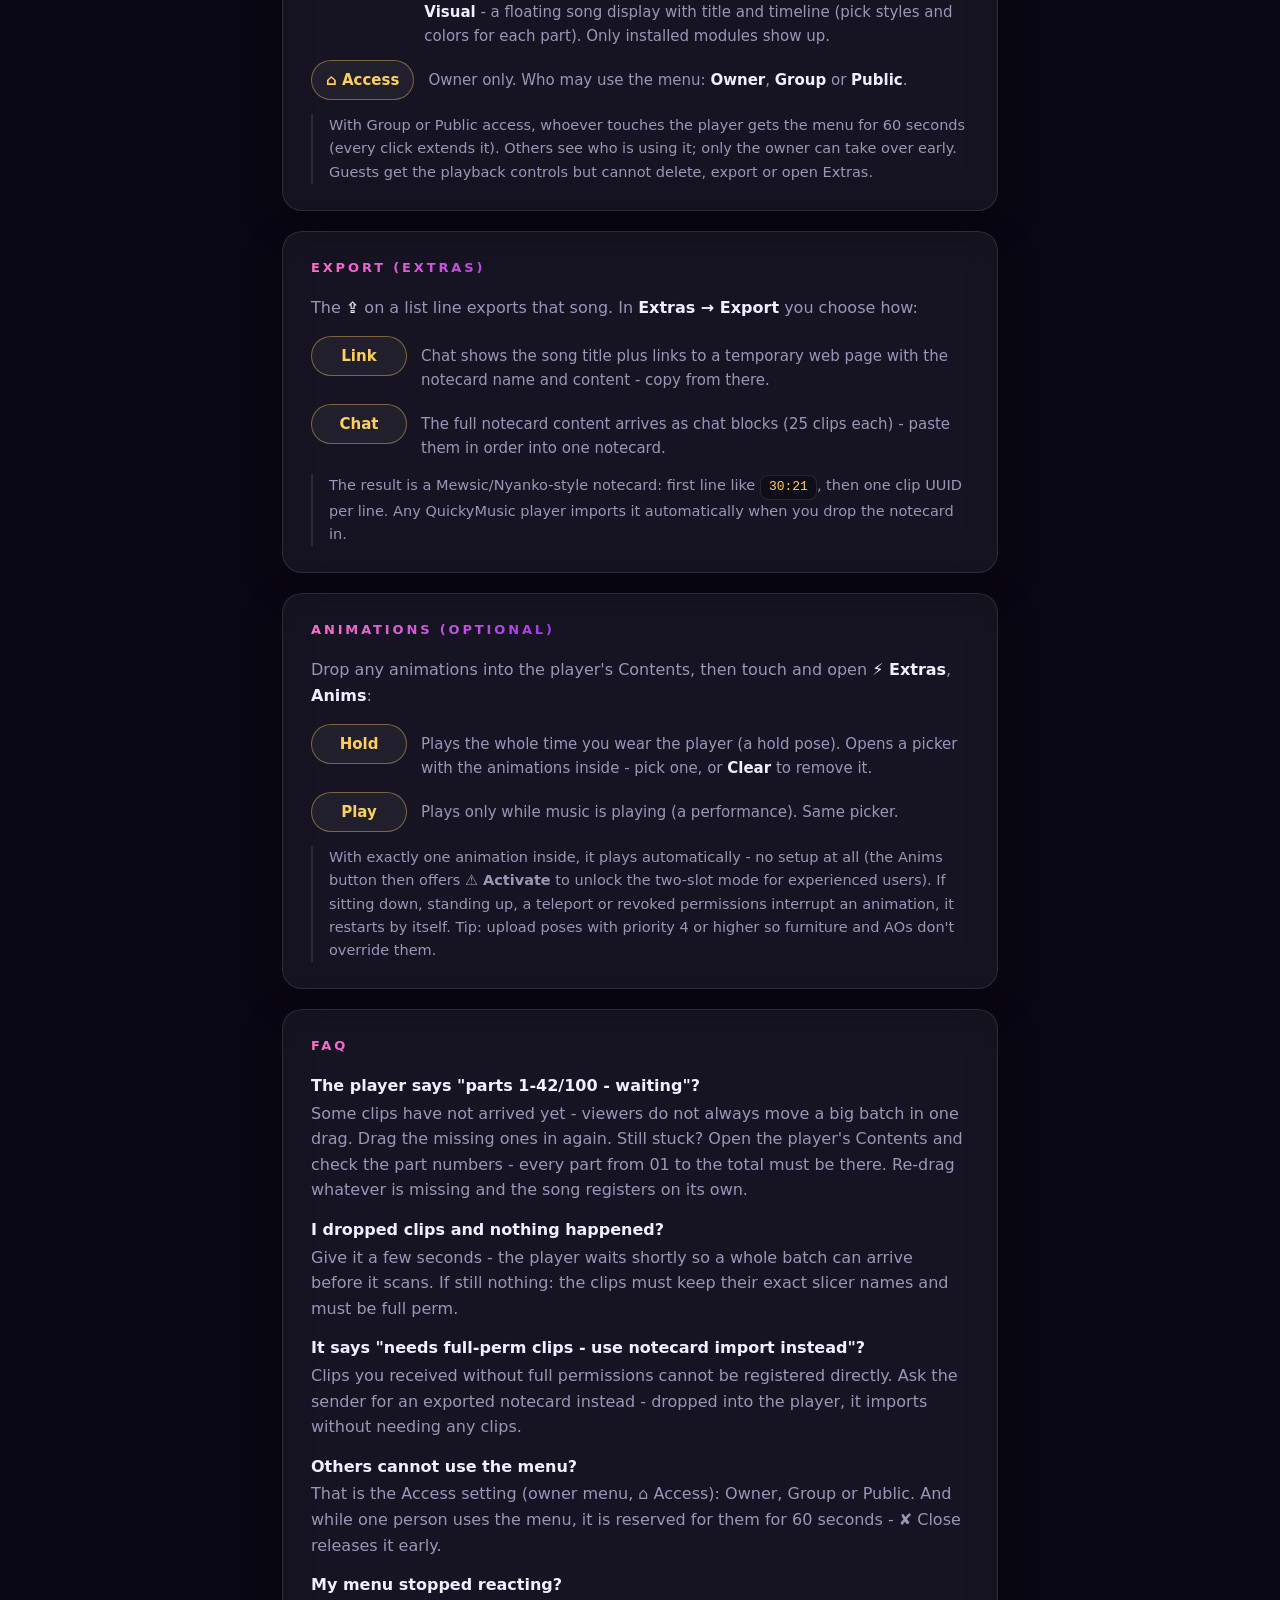
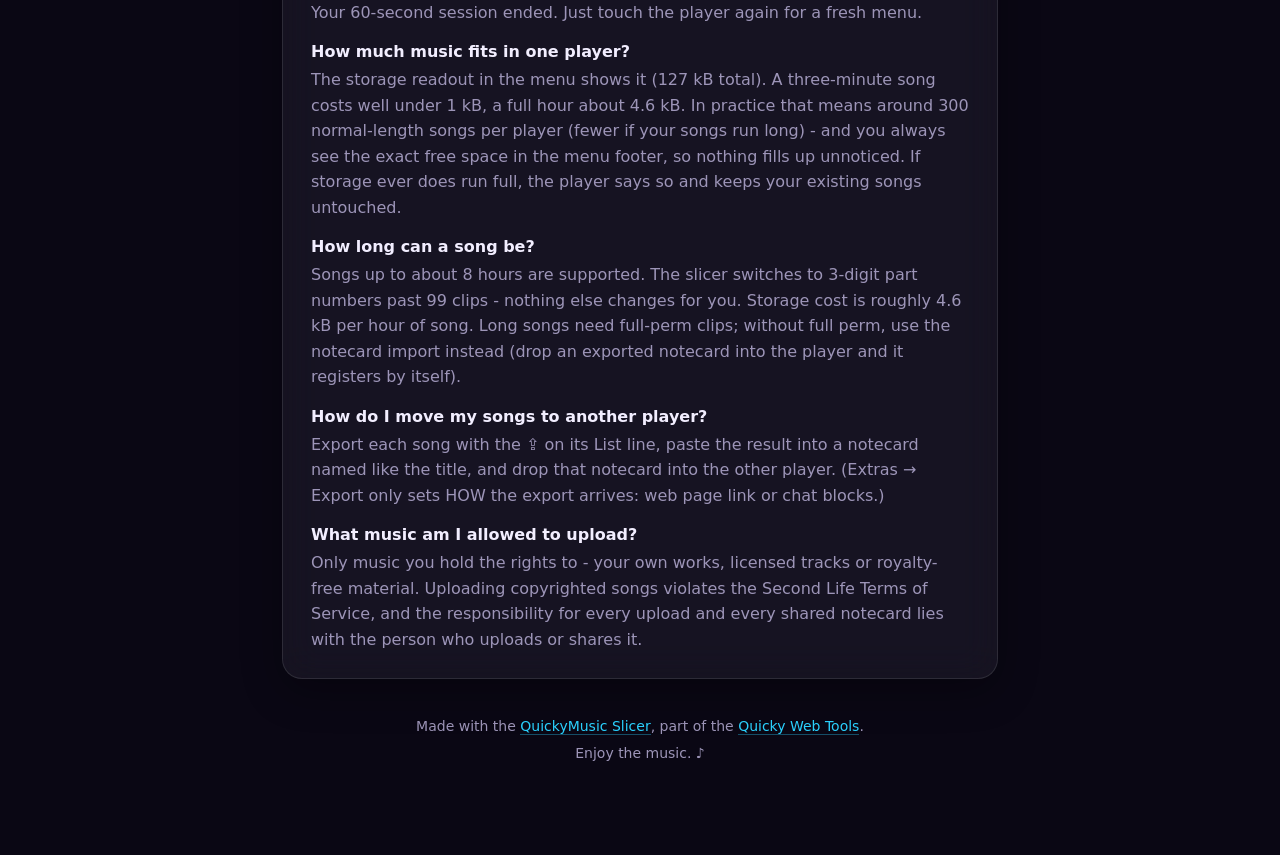
==== commit e71e4c55: "Slicer: double-click renames, the wave alone opens the editor Renaming no longer piggybacks on openi" ====
--- a/quickymusic-guide.html
+++ b/quickymusic-guide.html
@@ -154,7 +154,7 @@
     <p><b>My menu stopped reacting?</b>
     Your 60-second session ended. Just touch the player again for a fresh menu.</p>
     <p><b>How much music fits in one player?</b>
-    The storage readout in the menu shows it (127 kB total). A three-minute song costs well under 1 kB, a full hour about 4.6 kB - so hundreds of normal songs.</p>
+    The storage readout in the menu shows it (127 kB total). A three-minute song costs well under 1 kB, a full hour about 4.6 kB. In practice that means around 300 normal-length songs per player (fewer if your songs run long) - and you always see the exact free space in the menu footer, so nothing fills up unnoticed. If storage ever does run full, the player says so and keeps your existing songs untouched.</p>
     <p><b>How long can a song be?</b>
     Songs up to about 8 hours are supported. The slicer switches to 3-digit part numbers past 99 clips - nothing else changes for you. Storage cost is roughly 4.6 kB per hour of song. Long songs need full-perm clips; without full perm, use the notecard import instead (drop an exported notecard into the player and it registers by itself).</p>
     <p><b>How do I move my songs to another player?</b>
@@ -164,7 +164,7 @@
   </section>
 
   <div class="foot">
-    Made with the <a href="SL%20Music%20Slicer/sl_music_slicer.html">SL Music Slicer</a>, part of the <a href="index.html">Quicky Web Tools</a>.<br>
+    Made with the <a href="SL%20Music%20Slicer/sl_music_slicer.html">QuickyMusic Slicer</a>, part of the <a href="index.html">Quicky Web Tools</a>.<br>
     Enjoy the music. ♪
   </div>
 </main>
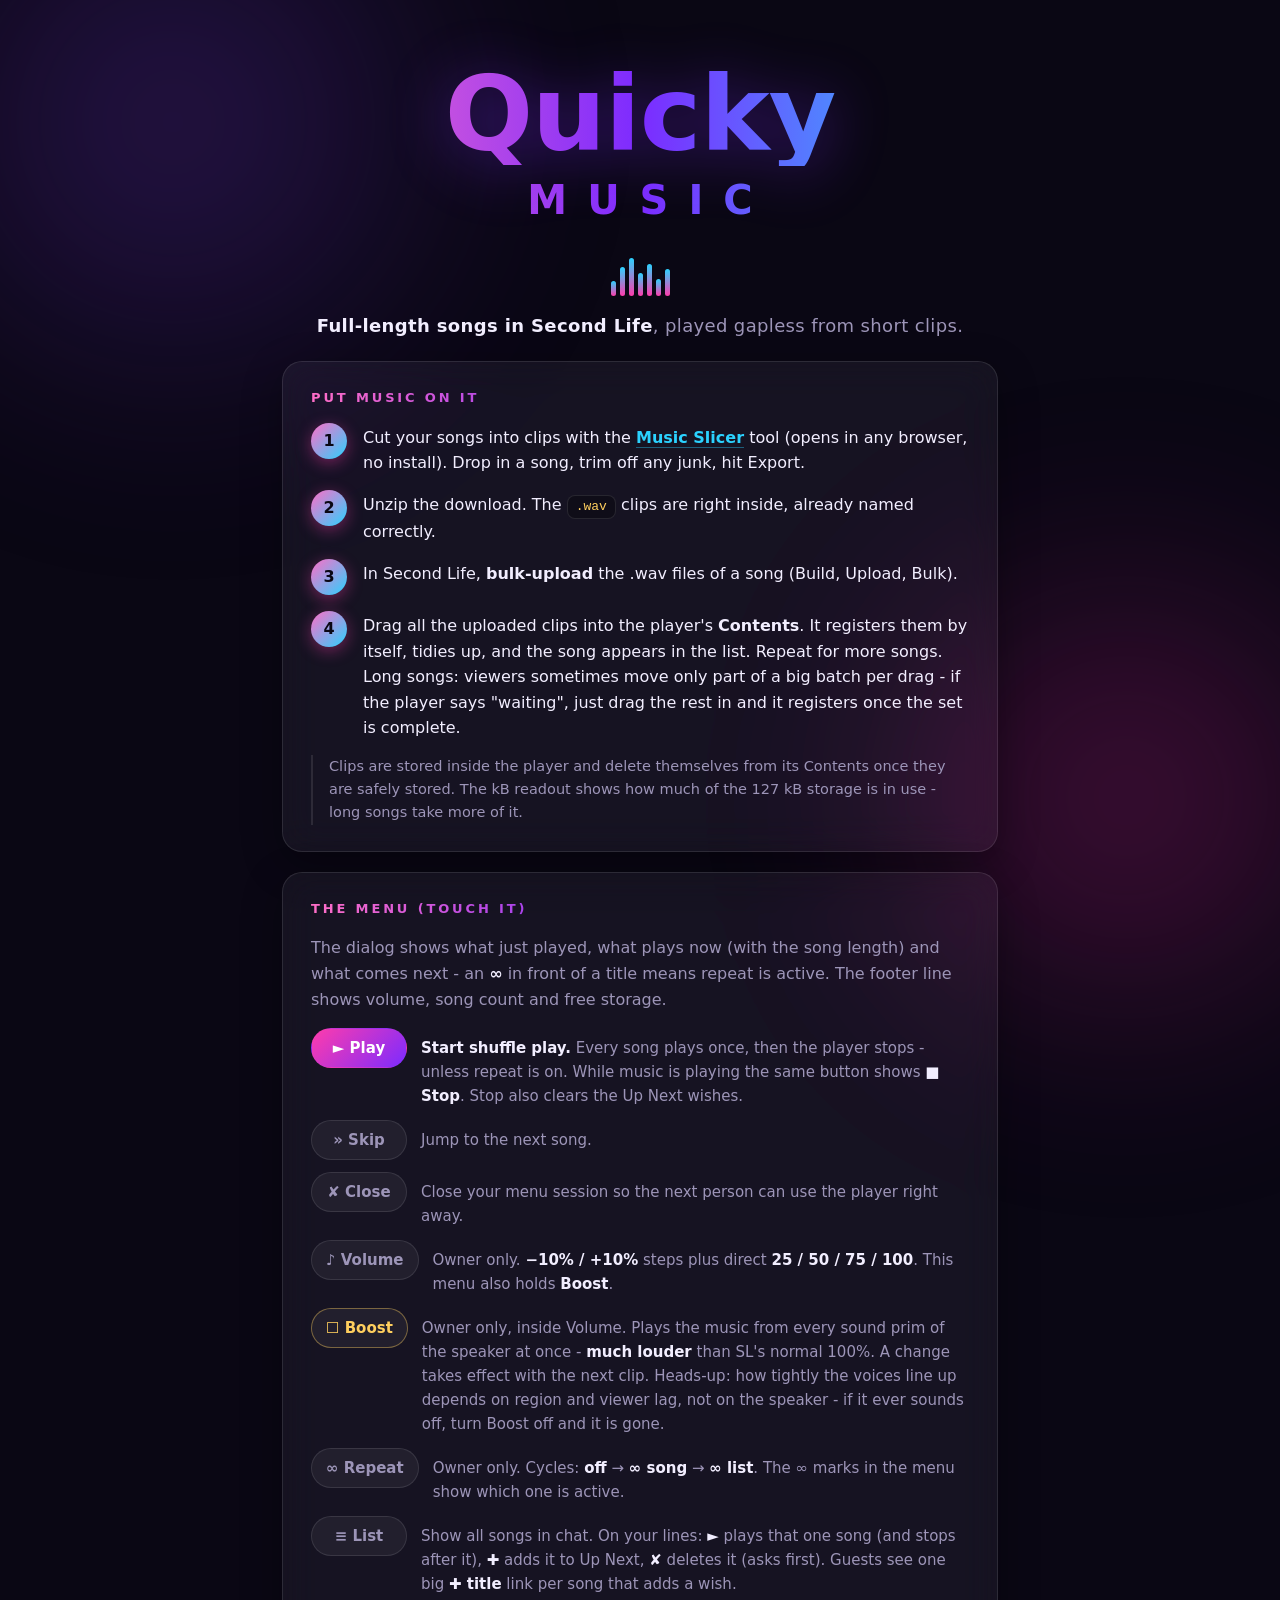
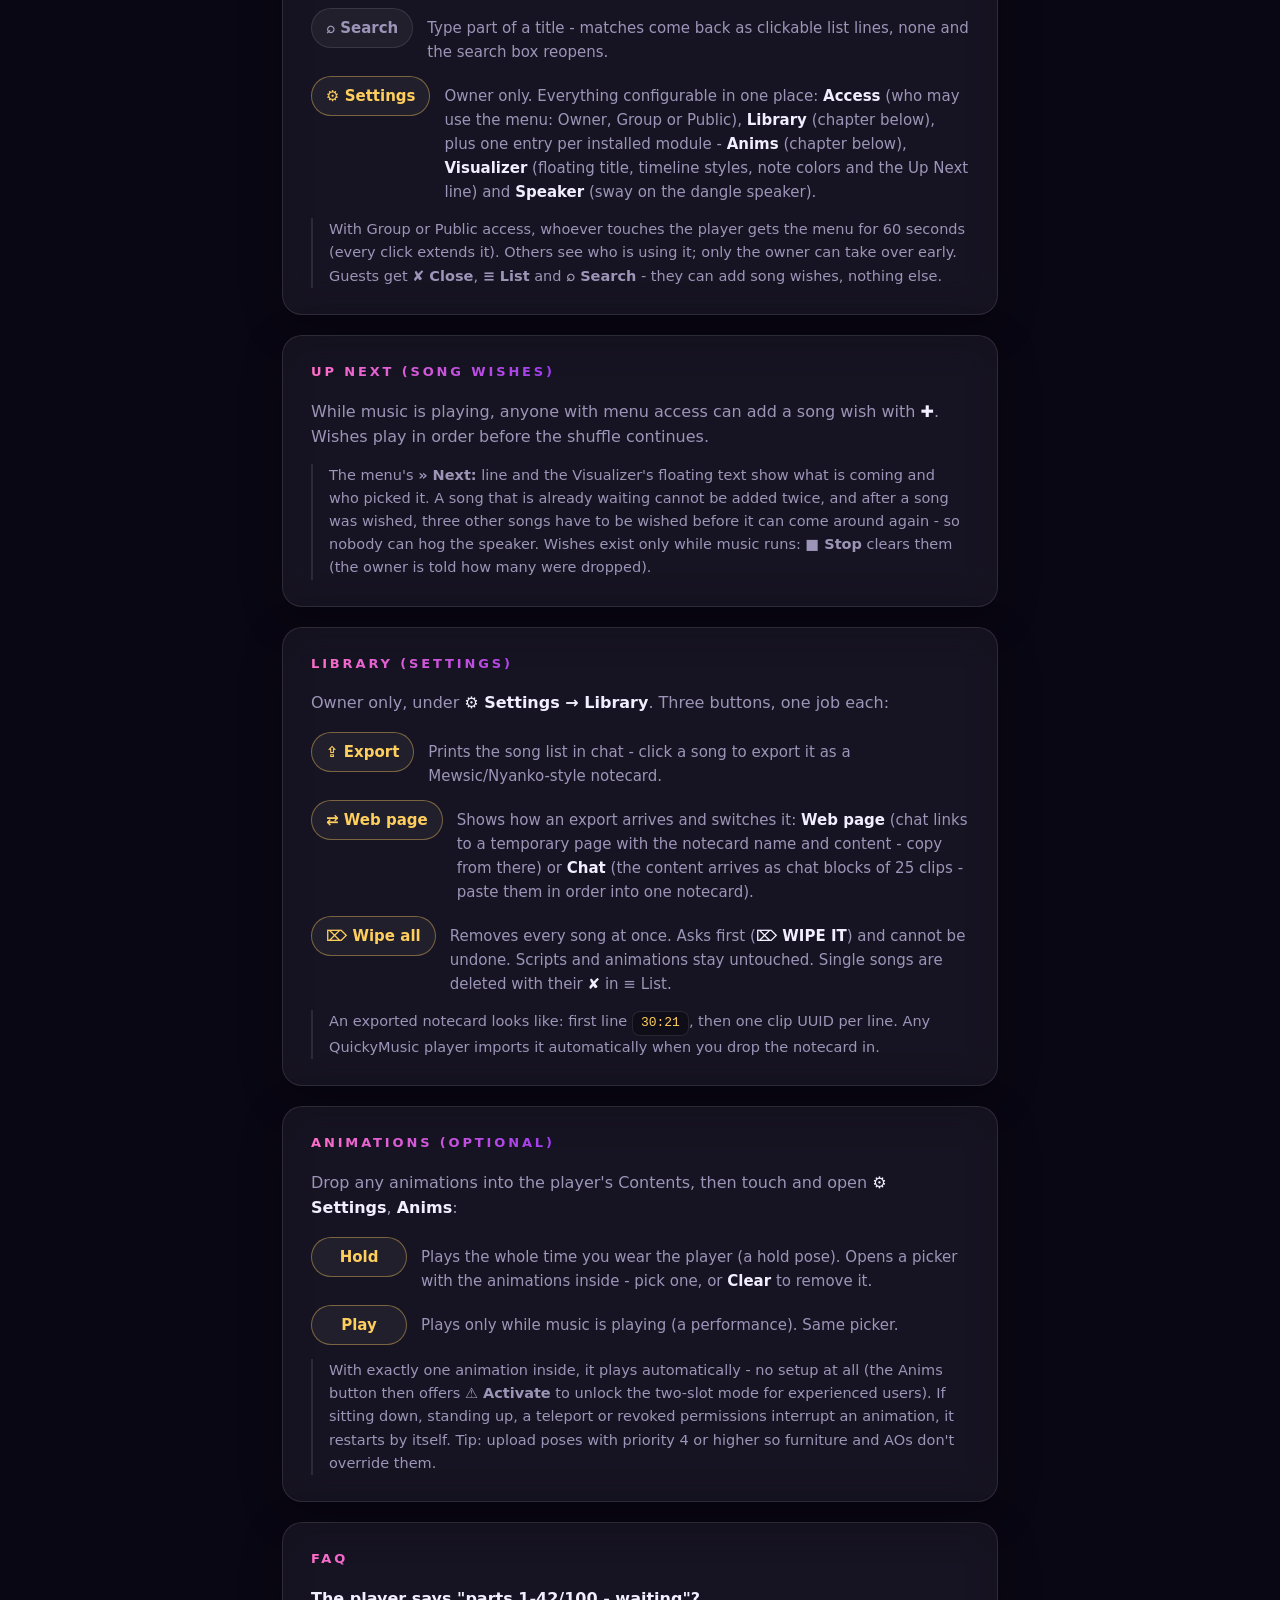
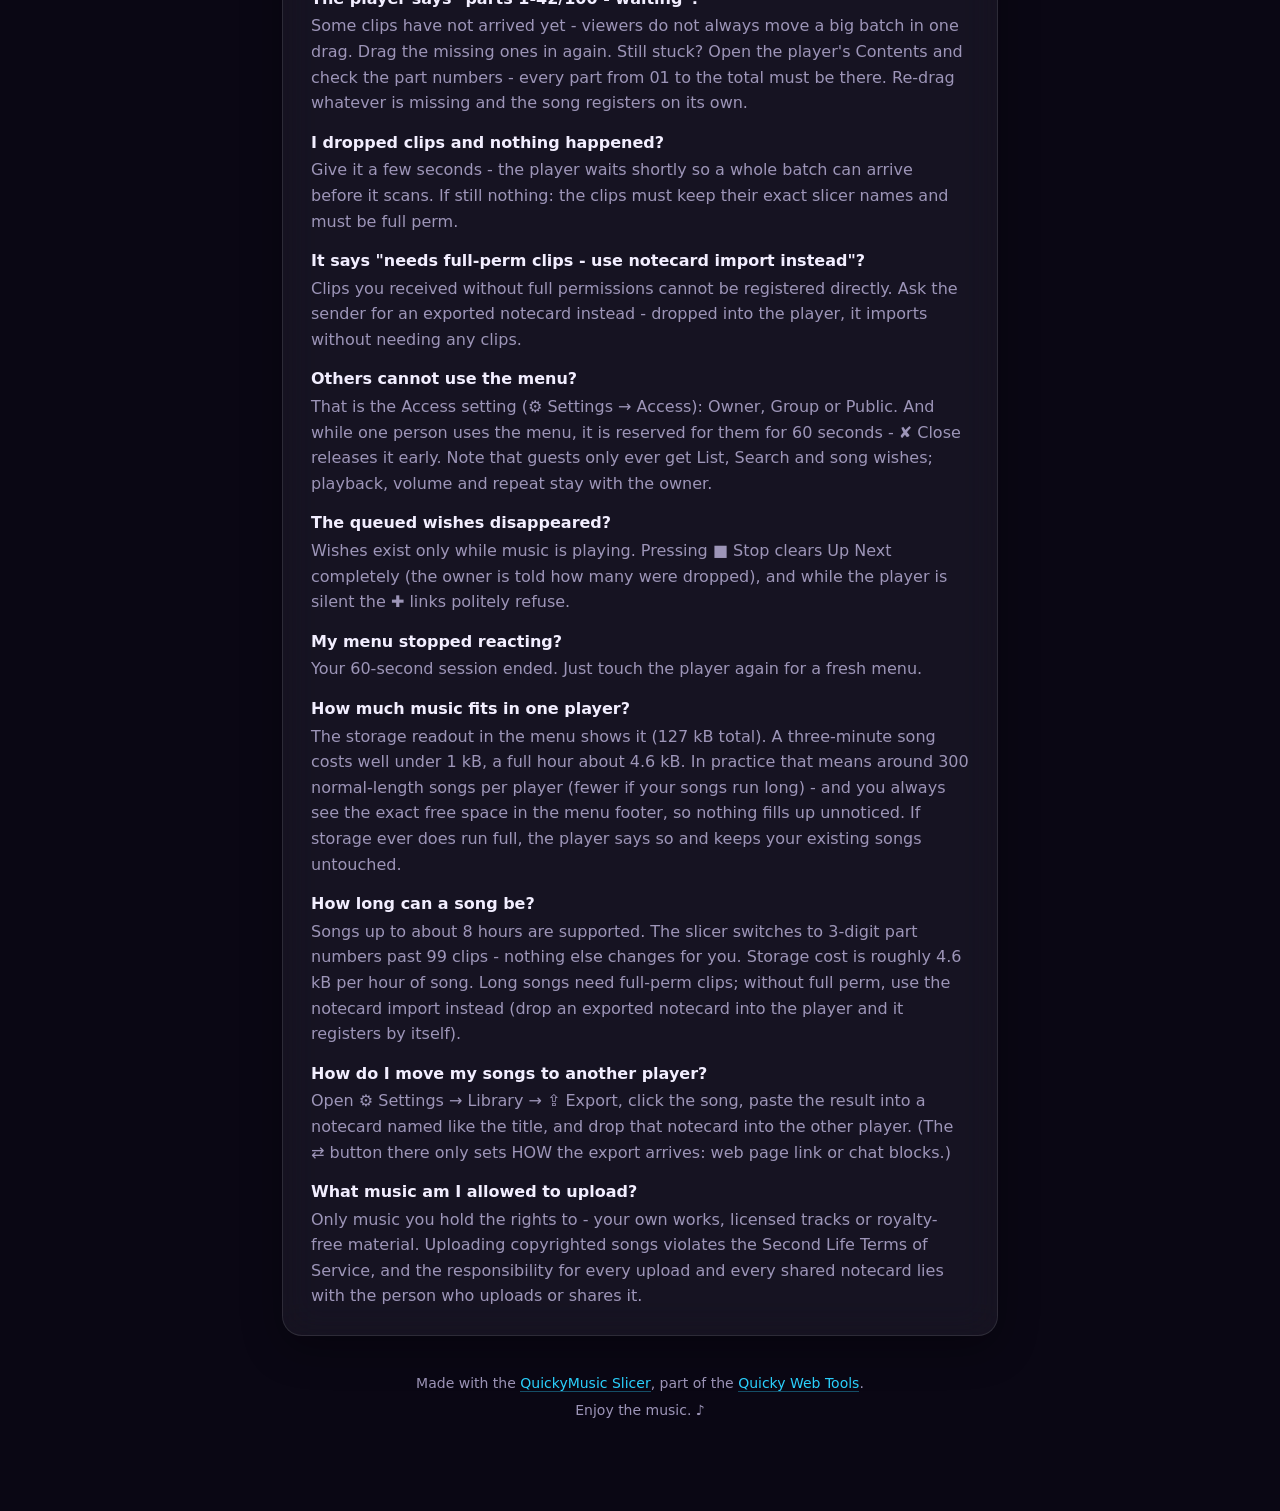
==== commit 83efc2de: "QuickyMusic guide: update to the 3.0 menus Extras became Settings and Access moved inside it; the vo" ====
--- a/quickymusic-guide.html
+++ b/quickymusic-guide.html
@@ -108,32 +108,39 @@
     <h2>The menu (touch it)</h2>
     <p>The dialog shows what just played, what plays now (with the song length) and what comes next - an <b>∞</b> in front of a title means repeat is active. The footer line shows volume, song count and free storage.</p>
     <div class="rows" style="margin-top:16px">
-      <div class="row"><span class="btn play">► Play</span><span><b>Start shuffle play.</b> Every song plays once, then the player stops - unless repeat is on. While music is playing the same button shows <b>■ Stop</b>.</span></div>
+      <div class="row"><span class="btn play">► Play</span><span><b>Start shuffle play.</b> Every song plays once, then the player stops - unless repeat is on. While music is playing the same button shows <b>■ Stop</b>. Stop also clears the Up Next wishes.</span></div>
       <div class="row"><span class="btn">» Skip</span><span>Jump to the next song.</span></div>
       <div class="row"><span class="btn">✘ Close</span><span>Close your menu session so the next person can use the player right away.</span></div>
-      <div class="row"><span class="btn">♪ Volume</span><span>Opens the volume menu: one button per level, <b>10%</b> to <b>100%</b>.</span></div>
-      <div class="row"><span class="btn">∞ Repeat</span><span>Cycles the repeat mode: <b>current song</b> → <b>all songs</b> → <b>off</b>. The ∞ marks in the menu show which one is active.</span></div>
-      <div class="row"><span class="btn">≡ List</span><span>Show all songs in chat. Click a title to play it. Each line also has <b>✚</b> (queue it as the next song), <b>✘</b> (delete it, asks first) and <b>⇪</b> (export just that song).</span></div>
-      <div class="row"><span class="btn">⌕ Search</span><span>Type part of a title - one match plays right away, several come back as a clickable list, none and the search box reopens.</span></div>
-      <div class="row"><span class="btn gold">⚡ Extras</span><span>Owner only. Holds the module buttons: <b>Anims</b> (chapter below), <b>FX</b> - glowing notes drifting off the speaker while music plays (<b>Pink</b>, <b>Blue</b> or <b>Mix</b>), <b>Export</b> (chapter below), <b>Swing</b> on the dangling speaker, and <b>Visual</b> - a floating song display with title and timeline (pick styles and colors for each part). Only installed modules show up.</span></div>
-      <div class="row"><span class="btn gold">⌂ Access</span><span>Owner only. Who may use the menu: <b>Owner</b>, <b>Group</b> or <b>Public</b>.</span></div>
+      <div class="row"><span class="btn">♪ Volume</span><span>Owner only. <b>−10% / +10%</b> steps plus direct <b>25 / 50 / 75 / 100</b>. This menu also holds <b>Boost</b>.</span></div>
+      <div class="row"><span class="btn gold">☐ Boost</span><span>Owner only, inside Volume. Plays the music from every sound prim of the speaker at once - <b>much louder</b> than SL's normal 100%. A change takes effect with the next clip. Heads-up: how tightly the voices line up depends on region and viewer lag, not on the speaker - if it ever sounds off, turn Boost off and it is gone.</span></div>
+      <div class="row"><span class="btn">∞ Repeat</span><span>Owner only. Cycles: <b>off</b> → <b>∞ song</b> → <b>∞ list</b>. The ∞ marks in the menu show which one is active.</span></div>
+      <div class="row"><span class="btn">≡ List</span><span>Show all songs in chat. On your lines: <b>►</b> plays that one song (and stops after it), <b>✚</b> adds it to Up Next, <b>✘</b> deletes it (asks first). Guests see one big <b>✚ title</b> link per song that adds a wish.</span></div>
+      <div class="row"><span class="btn">⌕ Search</span><span>Type part of a title - matches come back as clickable list lines, none and the search box reopens.</span></div>
+      <div class="row"><span class="btn gold">⚙ Settings</span><span>Owner only. Everything configurable in one place: <b>Access</b> (who may use the menu: Owner, Group or Public), <b>Library</b> (chapter below), plus one entry per installed module - <b>Anims</b> (chapter below), <b>Visualizer</b> (floating title, timeline styles, note colors and the Up Next line) and <b>Speaker</b> (sway on the dangle speaker).</span></div>
     </div>
-    <div class="note">With Group or Public access, whoever touches the player gets the menu for 60 seconds (every click extends it). Others see who is using it; only the owner can take over early. Guests get the playback controls but cannot delete, export or open Extras.</div>
+    <div class="note">With Group or Public access, whoever touches the player gets the menu for 60 seconds (every click extends it). Others see who is using it; only the owner can take over early. Guests get <b>✘ Close</b>, <b>≡ List</b> and <b>⌕ Search</b> - they can add song wishes, nothing else.</div>
   </section>
 
   <section>
-    <h2>Export (Extras)</h2>
-    <p>The <b>⇪</b> on a list line exports that song. In <b>Extras → Export</b> you choose how:</p>
+    <h2>Up Next (song wishes)</h2>
+    <p>While music is playing, anyone with menu access can add a song wish with <b>✚</b>. Wishes play in order before the shuffle continues.</p>
+    <div class="note">The menu's <b>» Next:</b> line and the Visualizer's floating text show what is coming and who picked it. A song that is already waiting cannot be added twice, and after a song was wished, three other songs have to be wished before it can come around again - so nobody can hog the speaker. Wishes exist only while music runs: <b>■ Stop</b> clears them (the owner is told how many were dropped).</div>
+  </section>
+
+  <section>
+    <h2>Library (Settings)</h2>
+    <p>Owner only, under <b>⚙ Settings → Library</b>. Three buttons, one job each:</p>
     <div class="rows" style="margin-top:16px">
-      <div class="row"><span class="btn gold">Link</span><span>Chat shows the song title plus links to a temporary web page with the notecard name and content - copy from there.</span></div>
-      <div class="row"><span class="btn gold">Chat</span><span>The full notecard content arrives as chat blocks (25 clips each) - paste them in order into one notecard.</span></div>
+      <div class="row"><span class="btn gold">⇪ Export</span><span>Prints the song list in chat - click a song to export it as a Mewsic/Nyanko-style notecard.</span></div>
+      <div class="row"><span class="btn gold">⇄ Web page</span><span>Shows how an export arrives and switches it: <b>Web page</b> (chat links to a temporary page with the notecard name and content - copy from there) or <b>Chat</b> (the content arrives as chat blocks of 25 clips - paste them in order into one notecard).</span></div>
+      <div class="row"><span class="btn gold">⌦ Wipe all</span><span>Removes every song at once. Asks first (<b>⌦ WIPE IT</b>) and cannot be undone. Scripts and animations stay untouched. Single songs are deleted with their <b>✘</b> in ≡ List.</span></div>
     </div>
-    <div class="note">The result is a Mewsic/Nyanko-style notecard: first line like <span class="pill">30:21</span>, then one clip UUID per line. Any QuickyMusic player imports it automatically when you drop the notecard in.</div>
+    <div class="note">An exported notecard looks like: first line <span class="pill">30:21</span>, then one clip UUID per line. Any QuickyMusic player imports it automatically when you drop the notecard in.</div>
   </section>
 
   <section>
     <h2>Animations (optional)</h2>
-    <p>Drop any animations into the player's Contents, then touch and open <b>⚡ Extras</b>, <b>Anims</b>:</p>
+    <p>Drop any animations into the player's Contents, then touch and open <b>⚙ Settings</b>, <b>Anims</b>:</p>
     <div class="rows" style="margin-top:16px">
       <div class="row"><span class="btn gold">Hold</span><span>Plays the whole time you wear the player (a hold pose). Opens a picker with the animations inside - pick one, or <b>Clear</b> to remove it.</span></div>
       <div class="row"><span class="btn gold">Play</span><span>Plays only while music is playing (a performance). Same picker.</span></div>
@@ -150,7 +157,9 @@
     <p><b>It says "needs full-perm clips - use notecard import instead"?</b>
     Clips you received without full permissions cannot be registered directly. Ask the sender for an exported notecard instead - dropped into the player, it imports without needing any clips.</p>
     <p><b>Others cannot use the menu?</b>
-    That is the Access setting (owner menu, ⌂ Access): Owner, Group or Public. And while one person uses the menu, it is reserved for them for 60 seconds - ✘ Close releases it early.</p>
+    That is the Access setting (⚙ Settings → Access): Owner, Group or Public. And while one person uses the menu, it is reserved for them for 60 seconds - ✘ Close releases it early. Note that guests only ever get List, Search and song wishes; playback, volume and repeat stay with the owner.</p>
+    <p><b>The queued wishes disappeared?</b>
+    Wishes exist only while music is playing. Pressing ■ Stop clears Up Next completely (the owner is told how many were dropped), and while the player is silent the ✚ links politely refuse.</p>
     <p><b>My menu stopped reacting?</b>
     Your 60-second session ended. Just touch the player again for a fresh menu.</p>
     <p><b>How much music fits in one player?</b>
@@ -158,7 +167,7 @@
     <p><b>How long can a song be?</b>
     Songs up to about 8 hours are supported. The slicer switches to 3-digit part numbers past 99 clips - nothing else changes for you. Storage cost is roughly 4.6 kB per hour of song. Long songs need full-perm clips; without full perm, use the notecard import instead (drop an exported notecard into the player and it registers by itself).</p>
     <p><b>How do I move my songs to another player?</b>
-    Export each song with the ⇪ on its List line, paste the result into a notecard named like the title, and drop that notecard into the other player. (Extras → Export only sets HOW the export arrives: web page link or chat blocks.)</p>
+    Open ⚙ Settings → Library → ⇪ Export, click the song, paste the result into a notecard named like the title, and drop that notecard into the other player. (The ⇄ button there only sets HOW the export arrives: web page link or chat blocks.)</p>
     <p><b>What music am I allowed to upload?</b>
     Only music you hold the rights to - your own works, licensed tracks or royalty-free material. Uploading copyrighted songs violates the Second Life Terms of Service, and the responsibility for every upload and every shared notecard lies with the person who uploads or shares it.</p>
   </section>
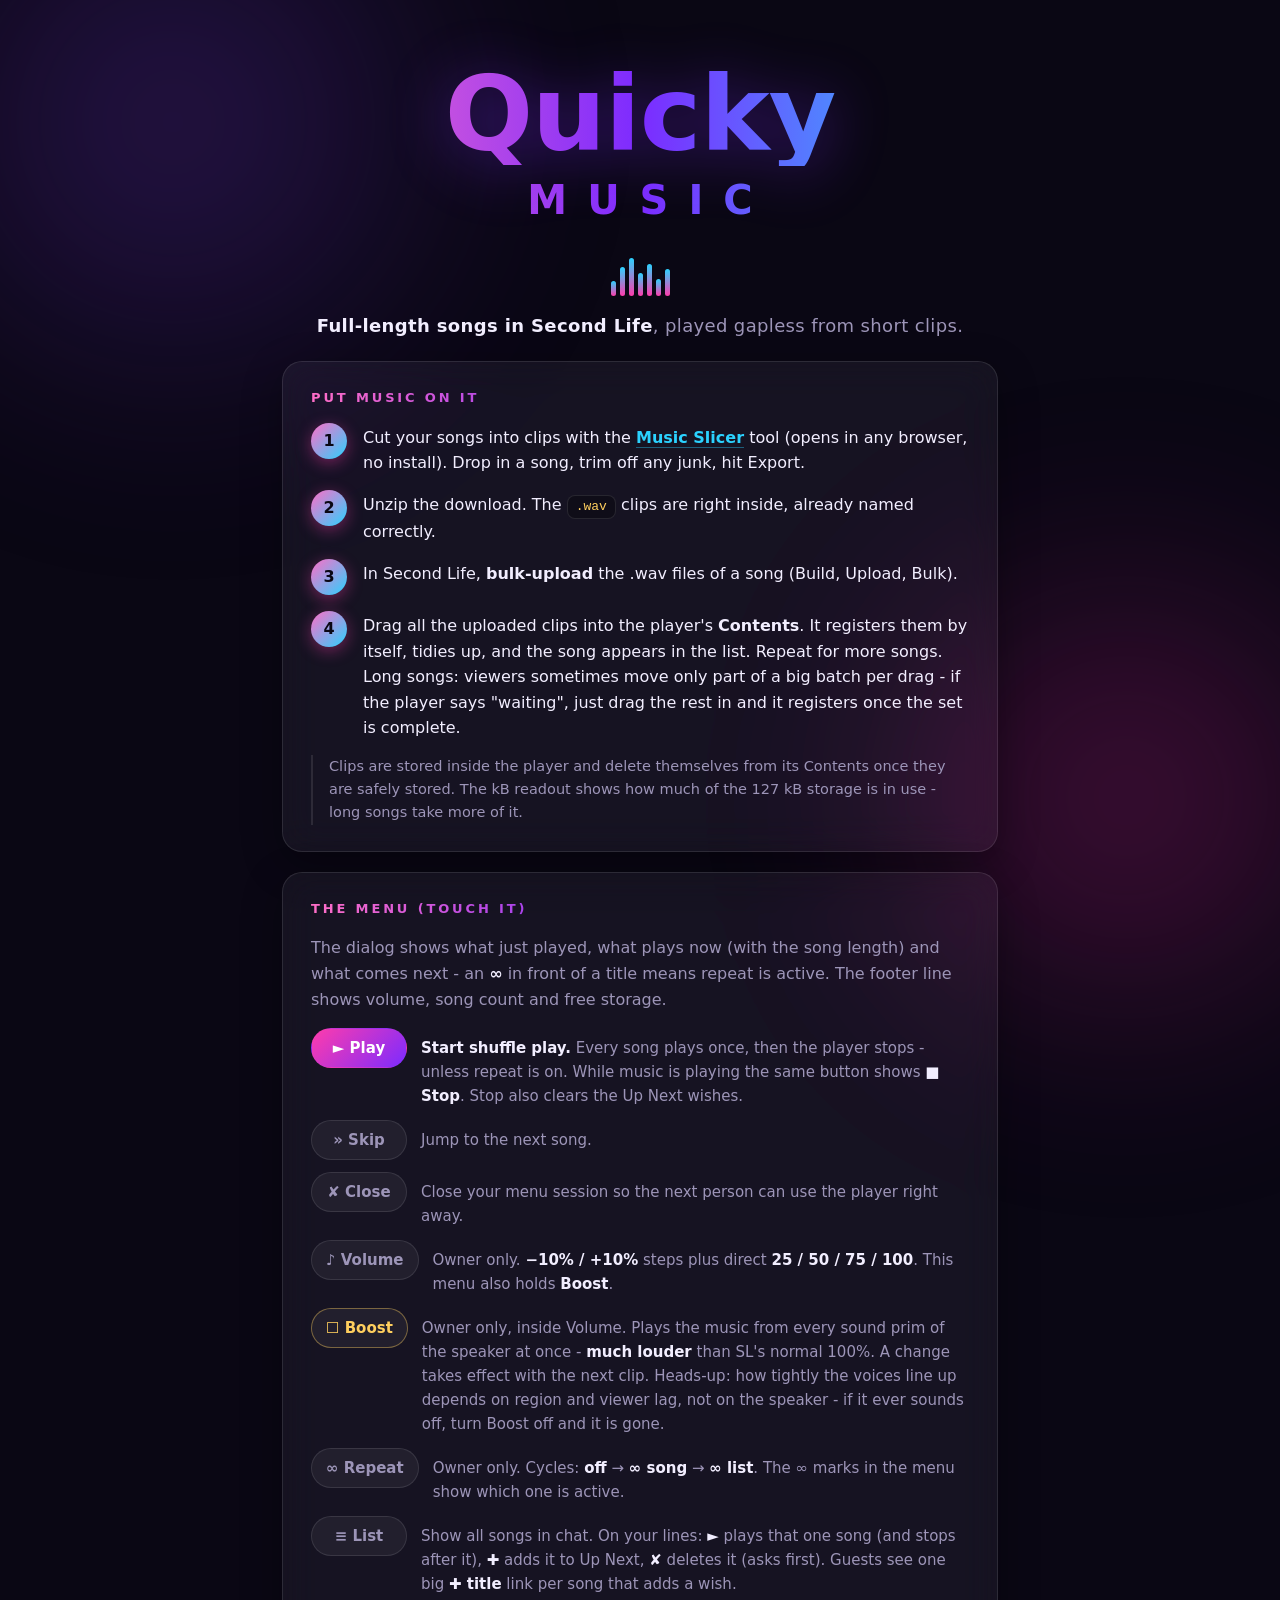
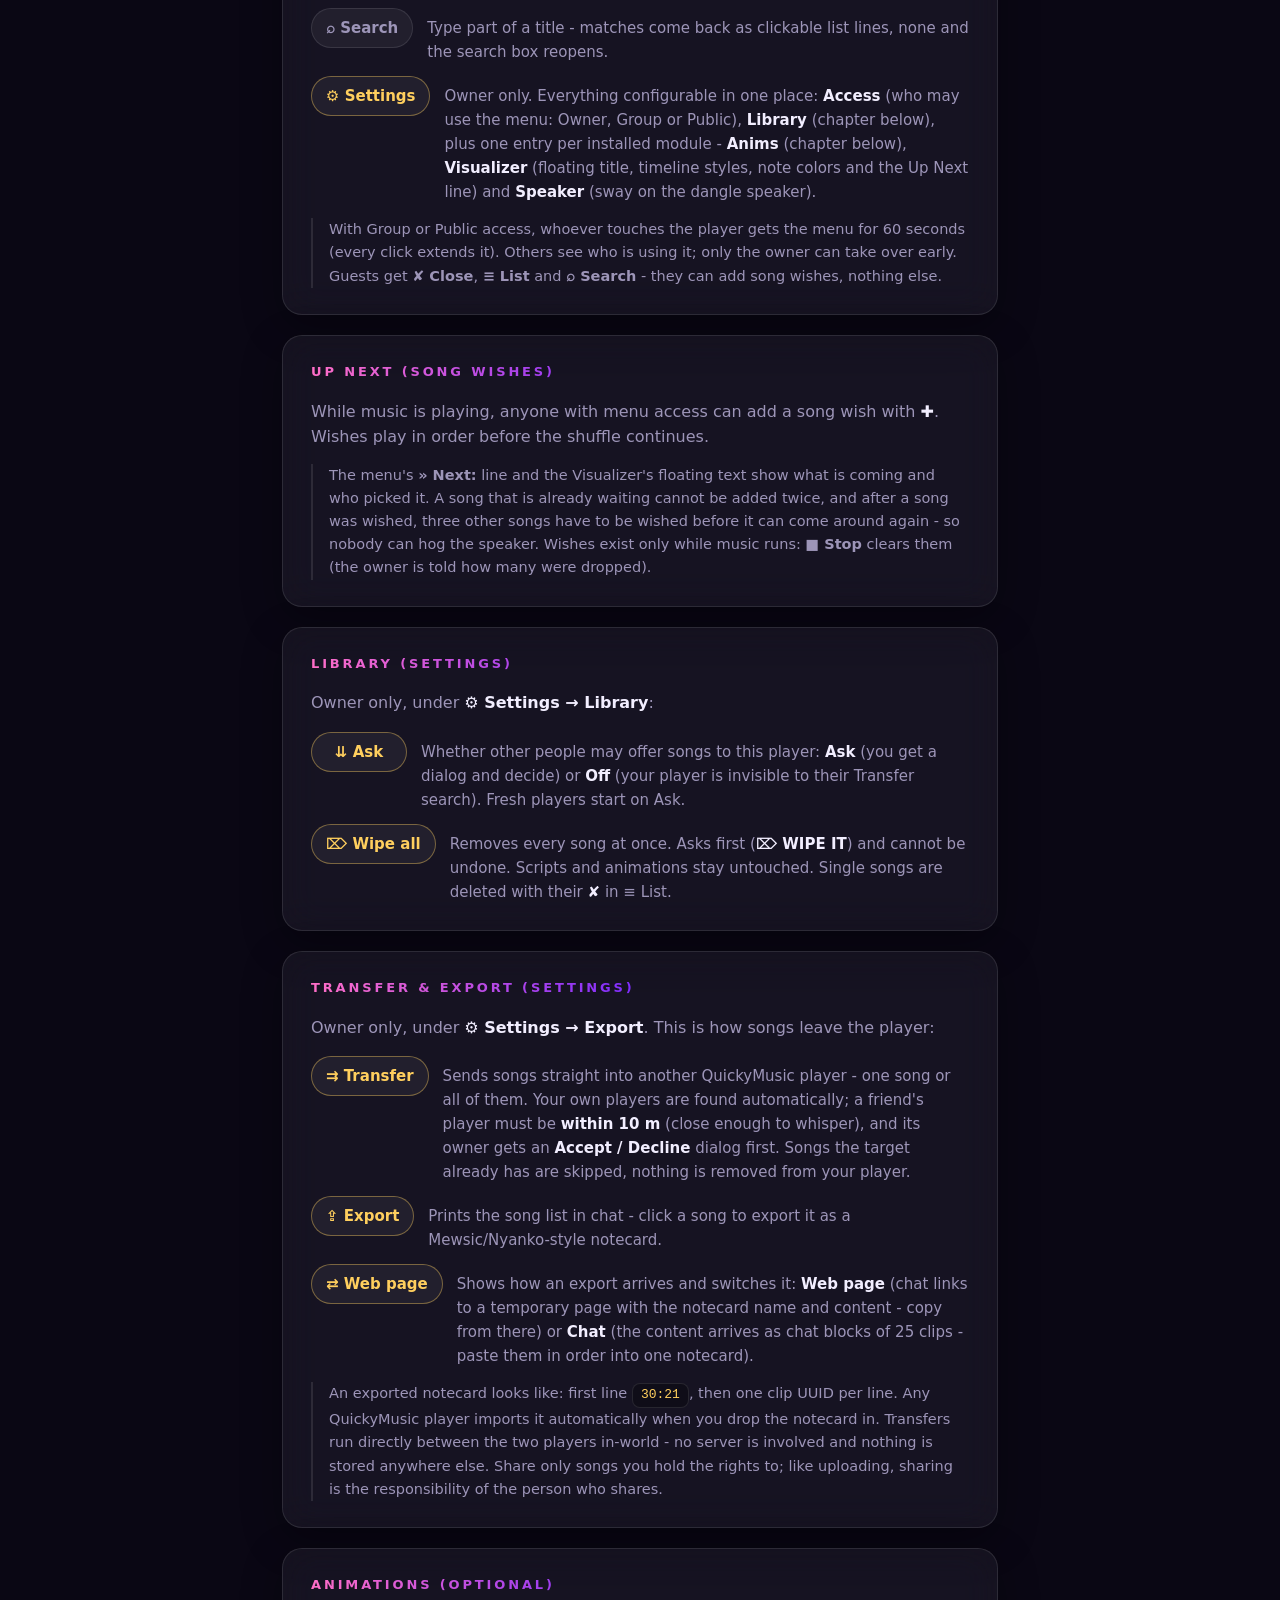
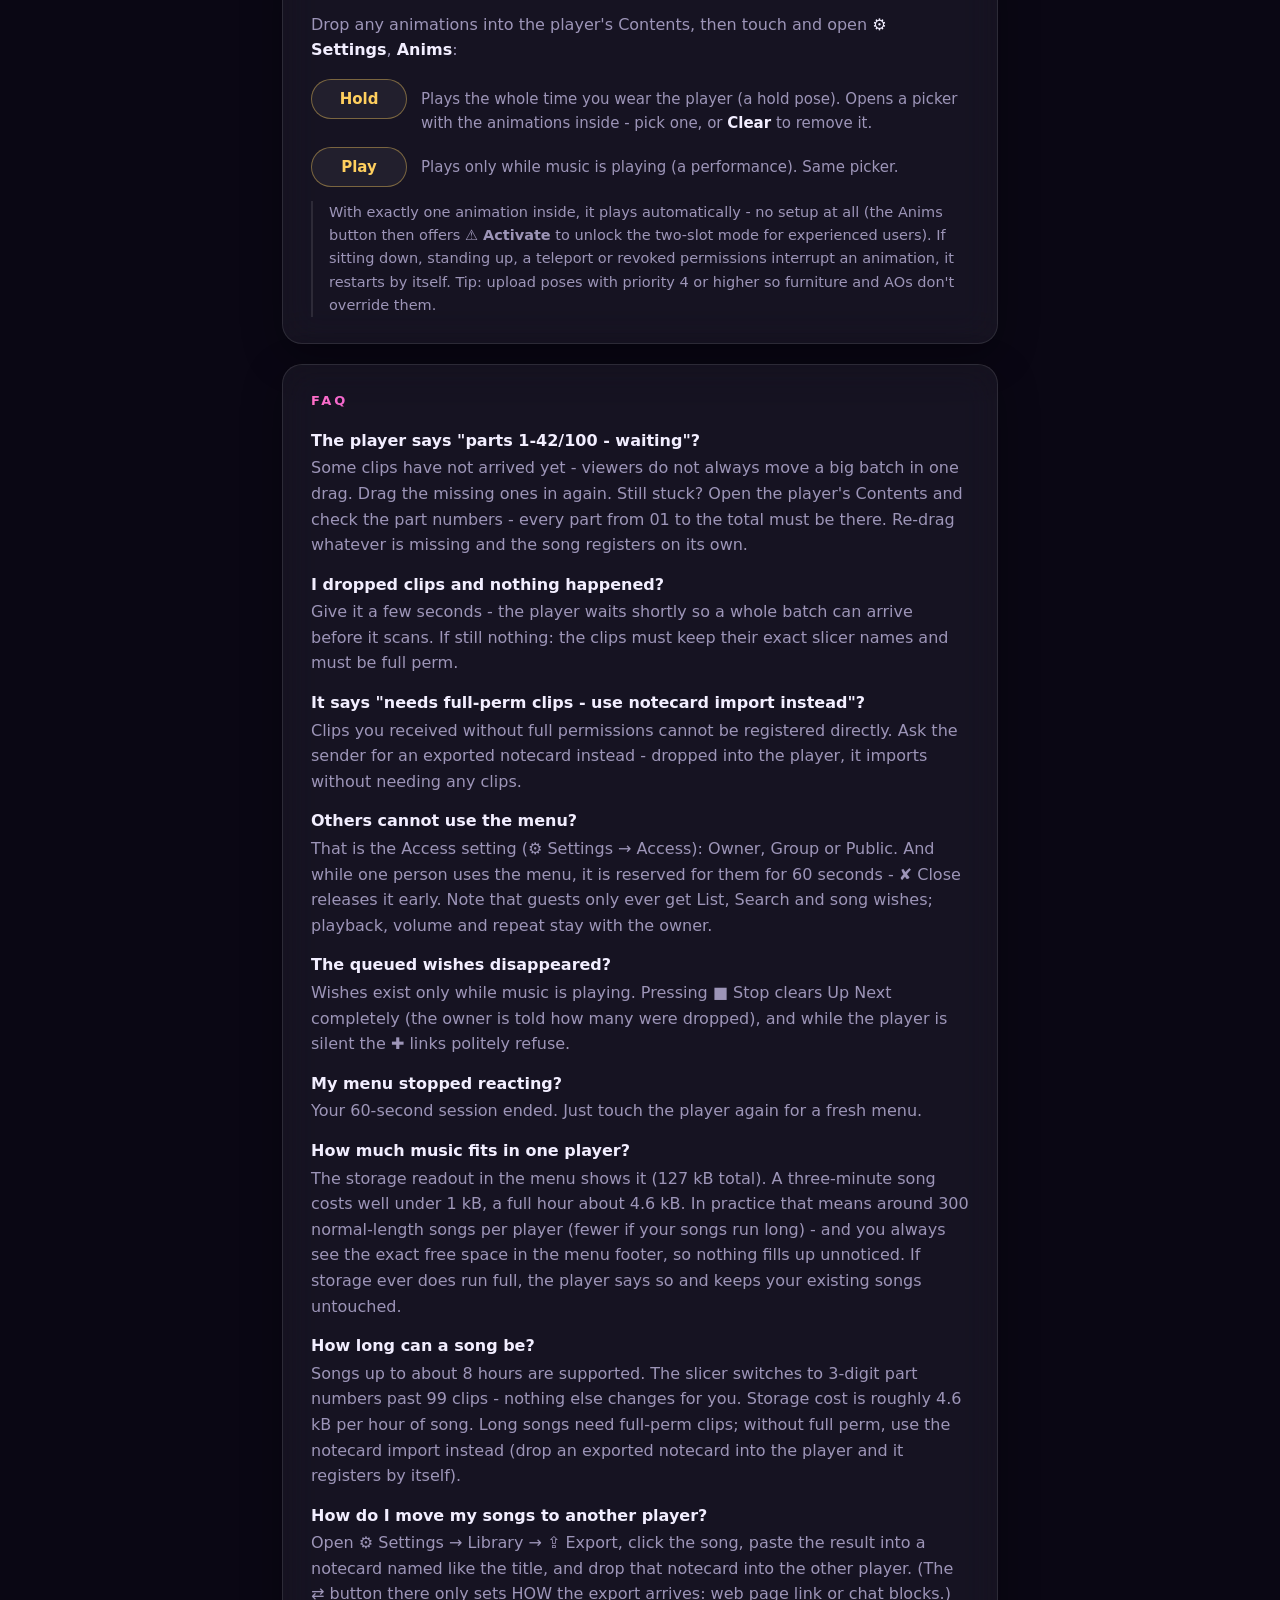
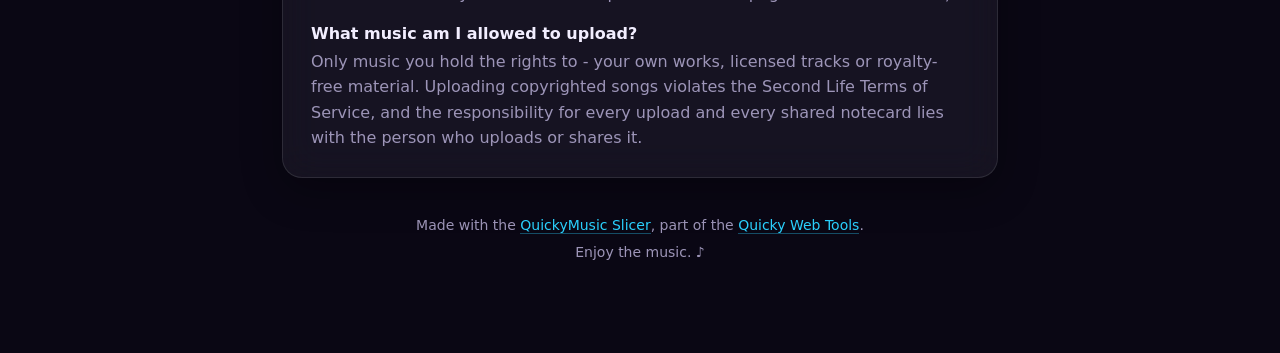
==== commit 17fae316: "QuickyMusic guide: Transfer chapter and the split Library/Export settings Library keeps the incoming" ====
--- a/quickymusic-guide.html
+++ b/quickymusic-guide.html
@@ -129,13 +129,22 @@
 
   <section>
     <h2>Library (Settings)</h2>
-    <p>Owner only, under <b>⚙ Settings → Library</b>. Three buttons, one job each:</p>
+    <p>Owner only, under <b>⚙ Settings → Library</b>:</p>
     <div class="rows" style="margin-top:16px">
+      <div class="row"><span class="btn gold">⇊ Ask</span><span>Whether other people may offer songs to this player: <b>Ask</b> (you get a dialog and decide) or <b>Off</b> (your player is invisible to their Transfer search). Fresh players start on Ask.</span></div>
+      <div class="row"><span class="btn gold">⌦ Wipe all</span><span>Removes every song at once. Asks first (<b>⌦ WIPE IT</b>) and cannot be undone. Scripts and animations stay untouched. Single songs are deleted with their <b>✘</b> in ≡ List.</span></div>
+    </div>
+  </section>
+
+  <section>
+    <h2>Transfer &amp; Export (Settings)</h2>
+    <p>Owner only, under <b>⚙ Settings → Export</b>. This is how songs leave the player:</p>
+    <div class="rows" style="margin-top:16px">
+      <div class="row"><span class="btn gold">⇉ Transfer</span><span>Sends songs straight into another QuickyMusic player - one song or all of them. Your own players are found automatically; a friend's player must be <b>within 10 m</b> (close enough to whisper), and its owner gets an <b>Accept / Decline</b> dialog first. Songs the target already has are skipped, nothing is removed from your player.</span></div>
       <div class="row"><span class="btn gold">⇪ Export</span><span>Prints the song list in chat - click a song to export it as a Mewsic/Nyanko-style notecard.</span></div>
       <div class="row"><span class="btn gold">⇄ Web page</span><span>Shows how an export arrives and switches it: <b>Web page</b> (chat links to a temporary page with the notecard name and content - copy from there) or <b>Chat</b> (the content arrives as chat blocks of 25 clips - paste them in order into one notecard).</span></div>
-      <div class="row"><span class="btn gold">⌦ Wipe all</span><span>Removes every song at once. Asks first (<b>⌦ WIPE IT</b>) and cannot be undone. Scripts and animations stay untouched. Single songs are deleted with their <b>✘</b> in ≡ List.</span></div>
     </div>
-    <div class="note">An exported notecard looks like: first line <span class="pill">30:21</span>, then one clip UUID per line. Any QuickyMusic player imports it automatically when you drop the notecard in.</div>
+    <div class="note">An exported notecard looks like: first line <span class="pill">30:21</span>, then one clip UUID per line. Any QuickyMusic player imports it automatically when you drop the notecard in. Transfers run directly between the two players in-world - no server is involved and nothing is stored anywhere else. Share only songs you hold the rights to; like uploading, sharing is the responsibility of the person who shares.</div>
   </section>
 
   <section>
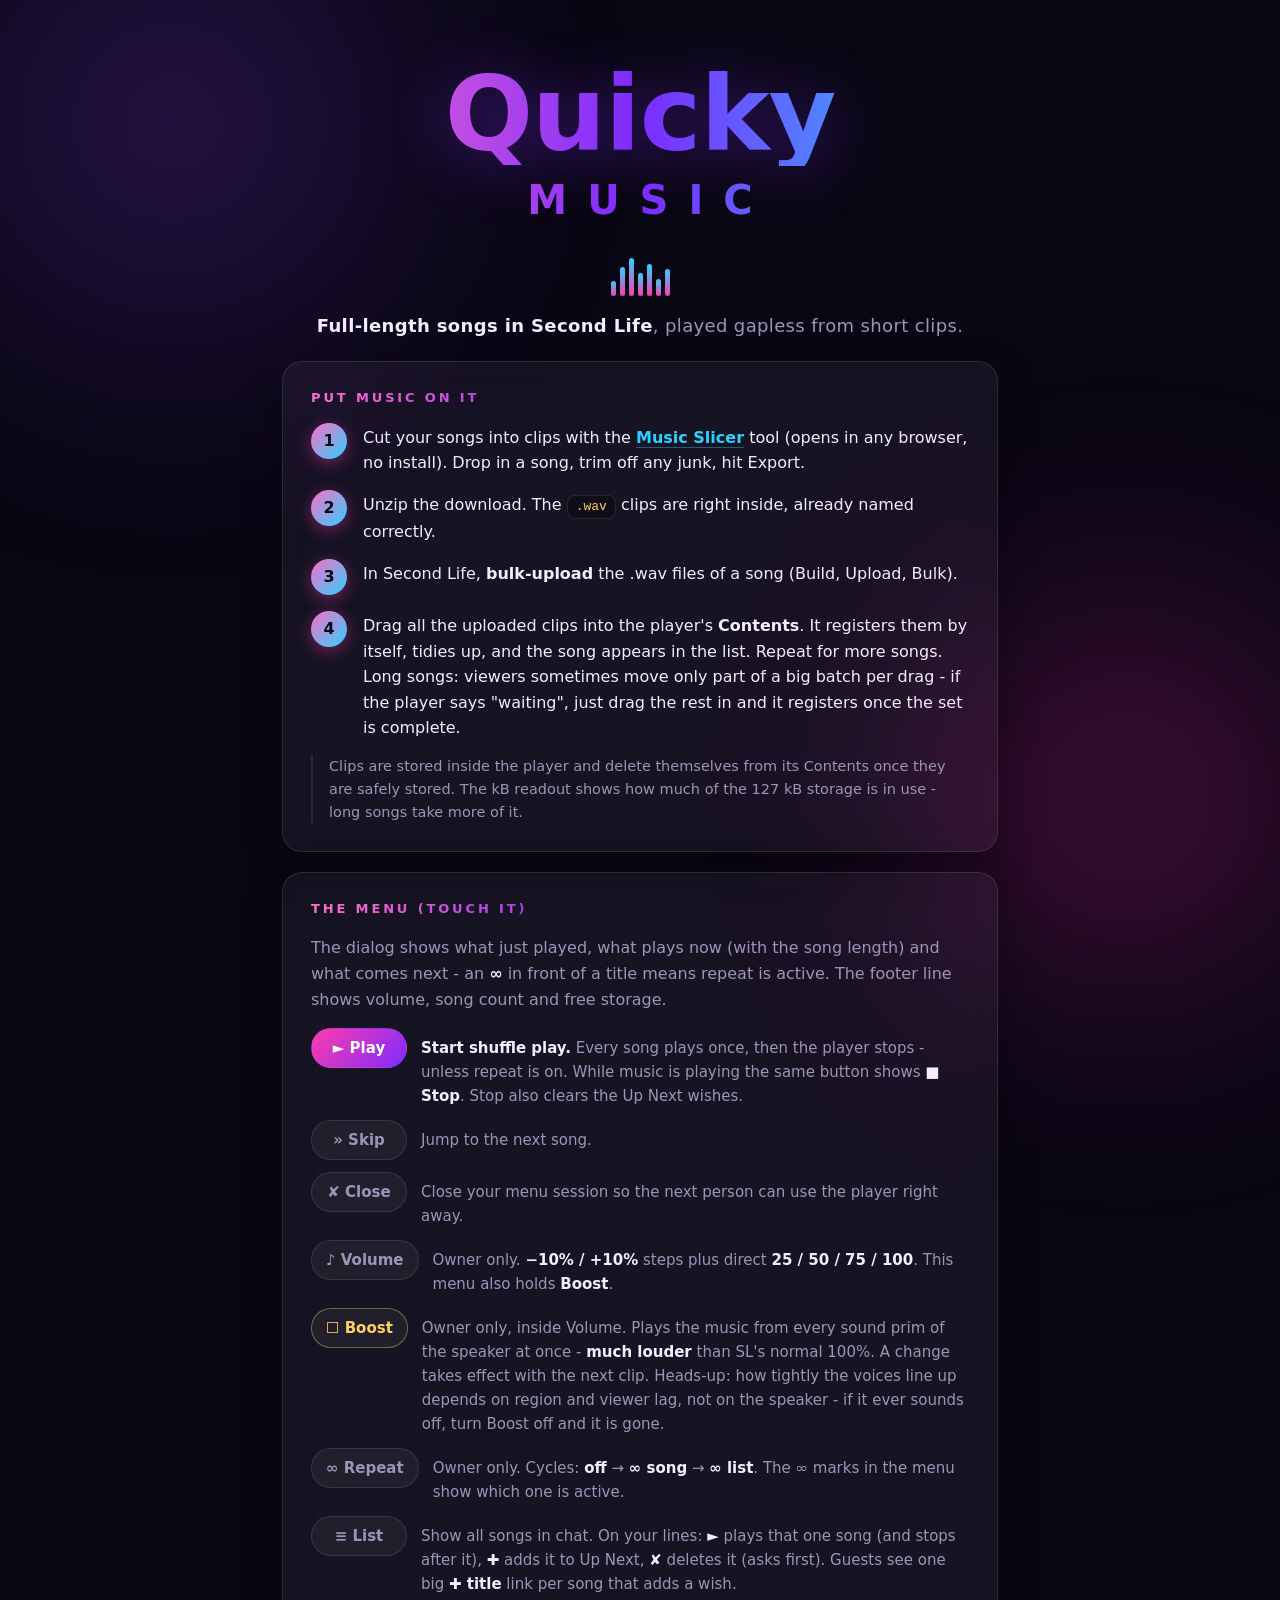
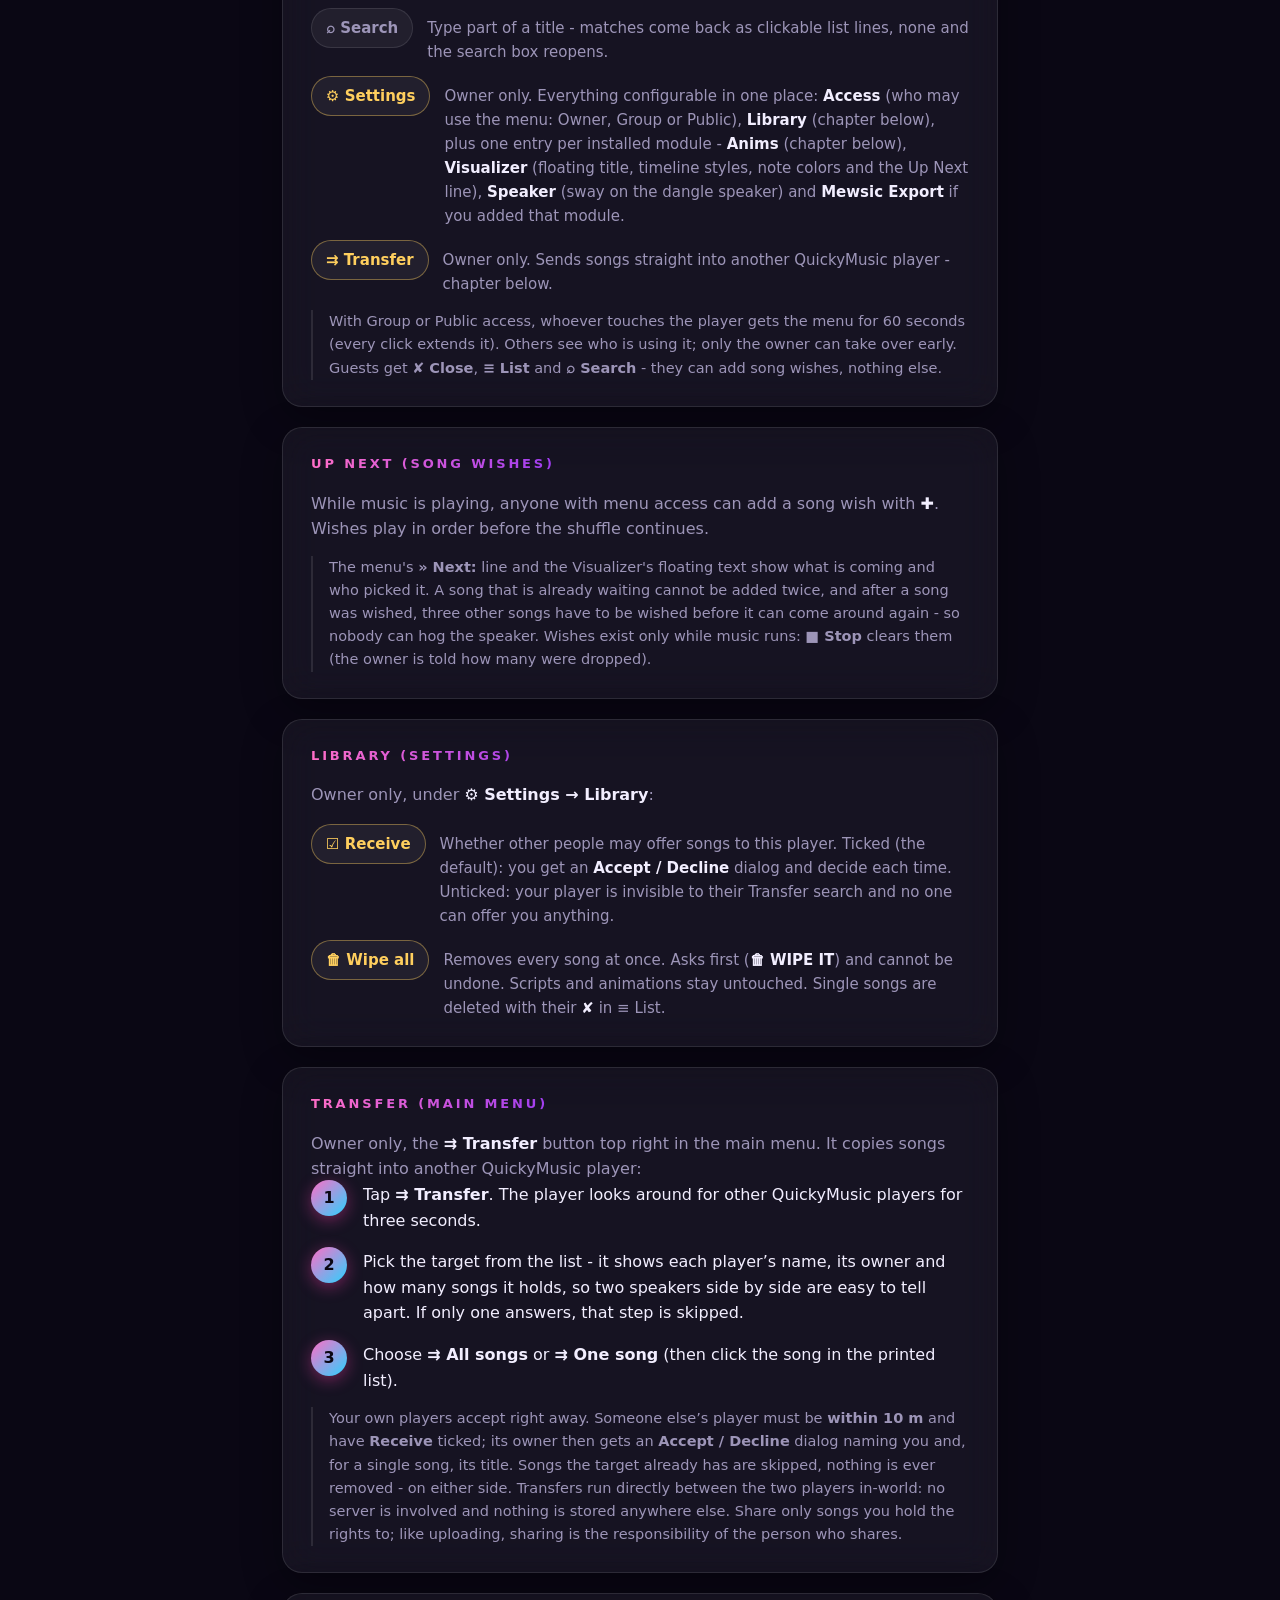
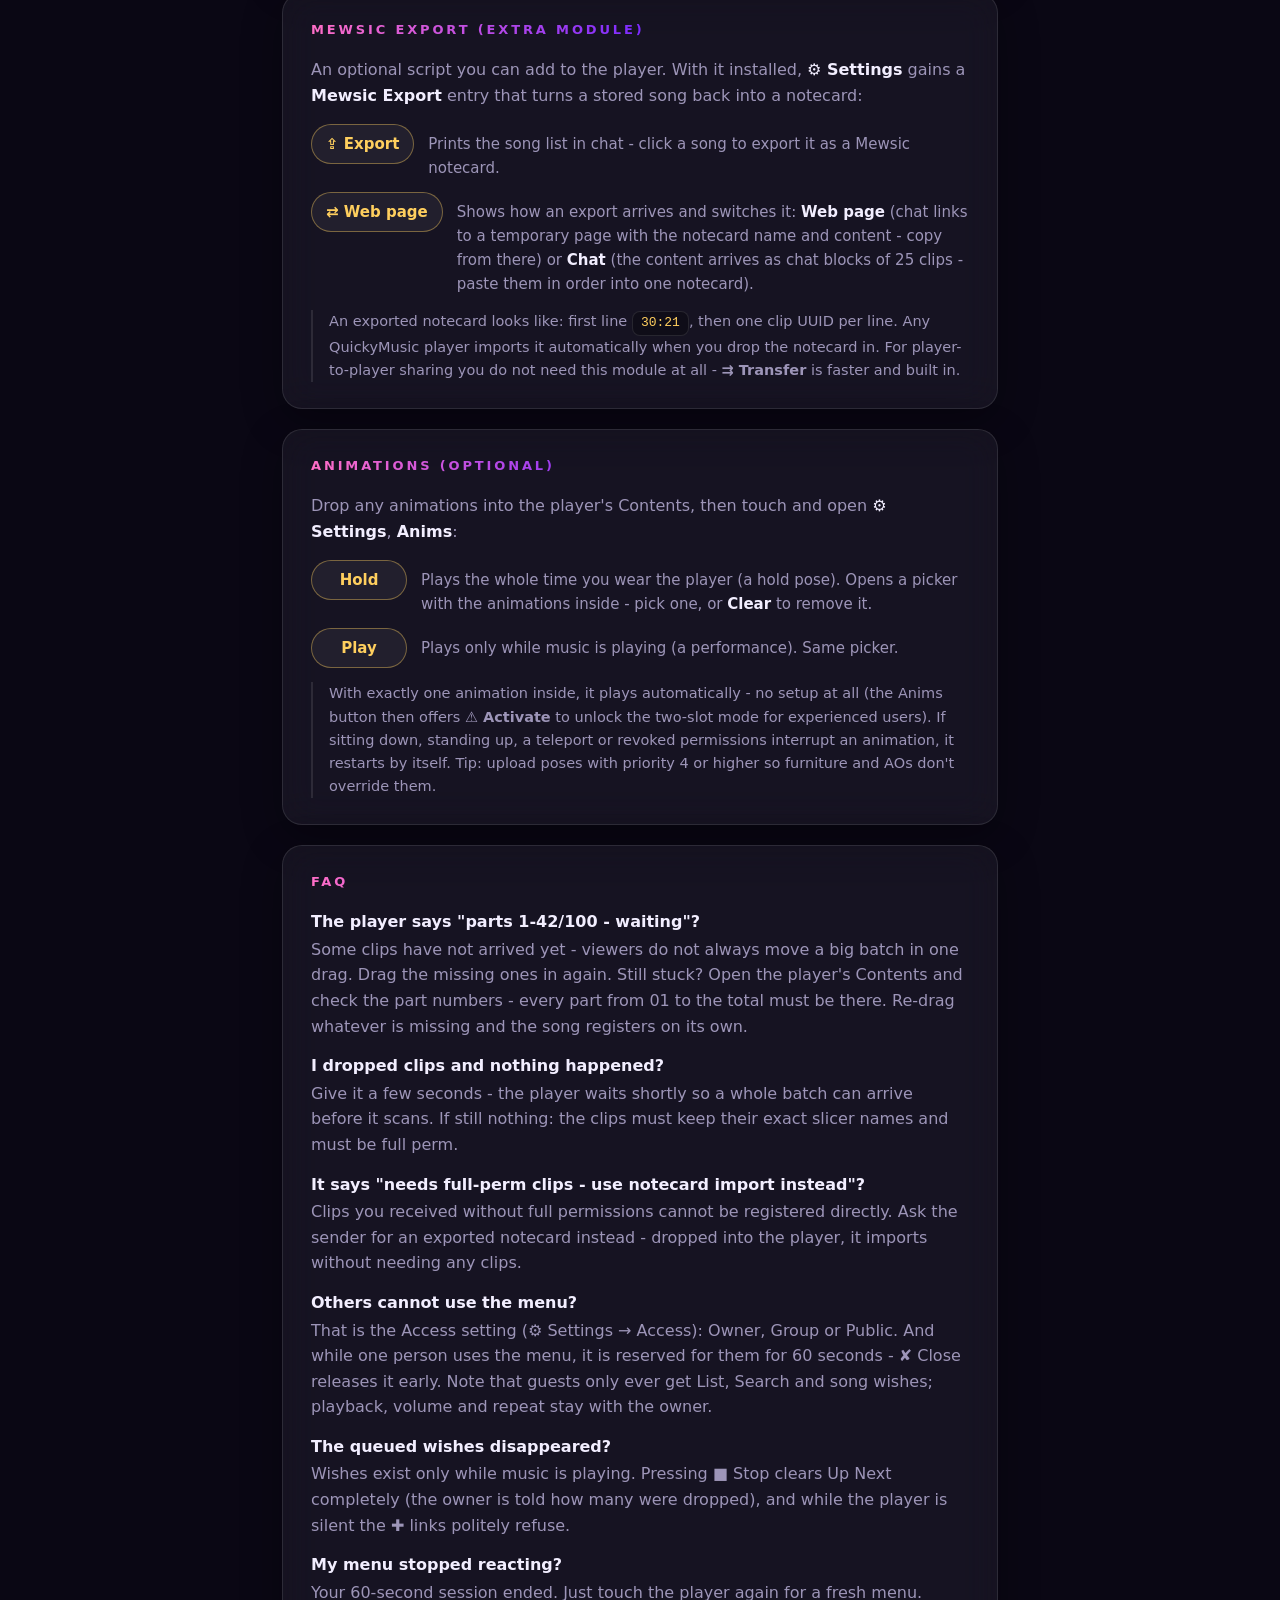
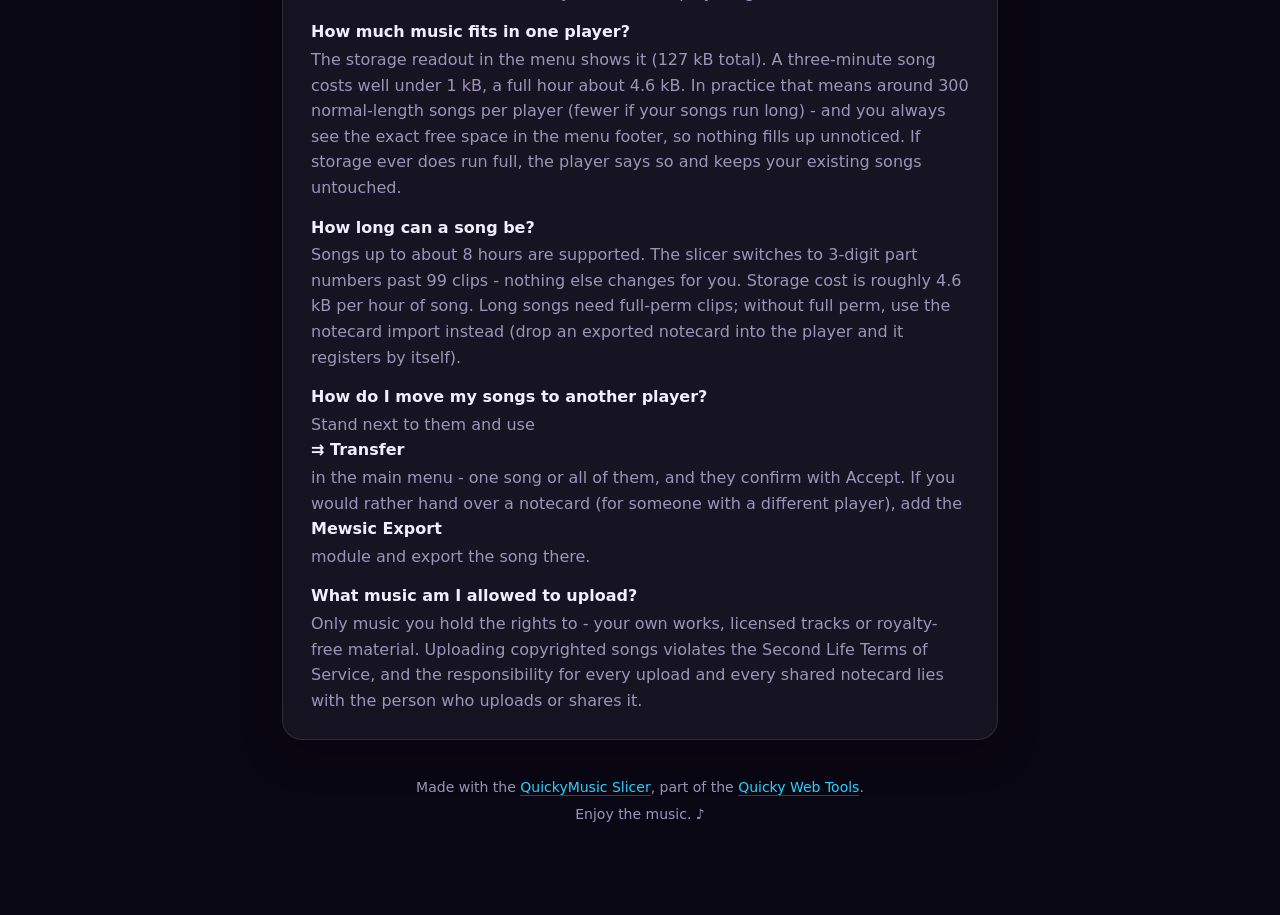
==== commit 6d5e8d52: "QuickyMusic guide: Transfer moves to the main menu, Mewsic Export is a module Transfer is now a main" ====
--- a/quickymusic-guide.html
+++ b/quickymusic-guide.html
@@ -116,7 +116,8 @@
       <div class="row"><span class="btn">∞ Repeat</span><span>Owner only. Cycles: <b>off</b> → <b>∞ song</b> → <b>∞ list</b>. The ∞ marks in the menu show which one is active.</span></div>
       <div class="row"><span class="btn">≡ List</span><span>Show all songs in chat. On your lines: <b>►</b> plays that one song (and stops after it), <b>✚</b> adds it to Up Next, <b>✘</b> deletes it (asks first). Guests see one big <b>✚ title</b> link per song that adds a wish.</span></div>
       <div class="row"><span class="btn">⌕ Search</span><span>Type part of a title - matches come back as clickable list lines, none and the search box reopens.</span></div>
-      <div class="row"><span class="btn gold">⚙ Settings</span><span>Owner only. Everything configurable in one place: <b>Access</b> (who may use the menu: Owner, Group or Public), <b>Library</b> (chapter below), plus one entry per installed module - <b>Anims</b> (chapter below), <b>Visualizer</b> (floating title, timeline styles, note colors and the Up Next line) and <b>Speaker</b> (sway on the dangle speaker).</span></div>
+      <div class="row"><span class="btn gold">⚙ Settings</span><span>Owner only. Everything configurable in one place: <b>Access</b> (who may use the menu: Owner, Group or Public), <b>Library</b> (chapter below), plus one entry per installed module - <b>Anims</b> (chapter below), <b>Visualizer</b> (floating title, timeline styles, note colors and the Up Next line), <b>Speaker</b> (sway on the dangle speaker) and <b>Mewsic Export</b> if you added that module.</span></div>
+      <div class="row"><span class="btn gold">⇉ Transfer</span><span>Owner only. Sends songs straight into another QuickyMusic player - chapter below.</span></div>
     </div>
     <div class="note">With Group or Public access, whoever touches the player gets the menu for 60 seconds (every click extends it). Others see who is using it; only the owner can take over early. Guests get <b>✘ Close</b>, <b>≡ List</b> and <b>⌕ Search</b> - they can add song wishes, nothing else.</div>
   </section>
@@ -131,21 +132,31 @@
     <h2>Library (Settings)</h2>
     <p>Owner only, under <b>⚙ Settings → Library</b>:</p>
     <div class="rows" style="margin-top:16px">
-      <div class="row"><span class="btn gold">⇊ Ask</span><span>Whether other people may offer songs to this player: <b>Ask</b> (you get a dialog and decide) or <b>Off</b> (your player is invisible to their Transfer search). Fresh players start on Ask.</span></div>
-      <div class="row"><span class="btn gold">⌦ Wipe all</span><span>Removes every song at once. Asks first (<b>⌦ WIPE IT</b>) and cannot be undone. Scripts and animations stay untouched. Single songs are deleted with their <b>✘</b> in ≡ List.</span></div>
-    </div>
-  </section>
-
-  <section>
-    <h2>Transfer &amp; Export (Settings)</h2>
-    <p>Owner only, under <b>⚙ Settings → Export</b>. This is how songs leave the player:</p>
-    <div class="rows" style="margin-top:16px">
-      <div class="row"><span class="btn gold">⇉ Transfer</span><span>Sends songs straight into another QuickyMusic player - one song or all of them. Your own players are found automatically; a friend's player must be <b>within 10 m</b> (close enough to whisper), and its owner gets an <b>Accept / Decline</b> dialog first. Songs the target already has are skipped, nothing is removed from your player.</span></div>
-      <div class="row"><span class="btn gold">⇪ Export</span><span>Prints the song list in chat - click a song to export it as a Mewsic/Nyanko-style notecard.</span></div>
+      <div class="row"><span class="btn gold">☑ Receive</span><span>Whether other people may offer songs to this player. Ticked (the default): you get an <b>Accept / Decline</b> dialog and decide each time. Unticked: your player is invisible to their Transfer search and no one can offer you anything.</span></div>
+      <div class="row"><span class="btn gold">🗑 Wipe all</span><span>Removes every song at once. Asks first (<b>🗑 WIPE IT</b>) and cannot be undone. Scripts and animations stay untouched. Single songs are deleted with their <b>✘</b> in ≡ List.</span></div>
+    </div>
+  </section>
+
+  <section>
+    <h2>Transfer (main menu)</h2>
+    <p>Owner only, the <b>⇉ Transfer</b> button top right in the main menu. It copies songs straight into another QuickyMusic player:</p>
+    <ol class="steps">
+      <li>Tap <b>⇉ Transfer</b>. The player looks around for other QuickyMusic players for three seconds.</li>
+      <li>Pick the target from the list - it shows each player’s name, its owner and how many songs it holds, so two speakers side by side are easy to tell apart. If only one answers, that step is skipped.</li>
+      <li>Choose <b>⇉ All songs</b> or <b>⇉ One song</b> (then click the song in the printed list).</li>
+    </ol>
+    <div class="note">Your own players accept right away. Someone else’s player must be <b>within 10 m</b> and have <b>Receive</b> ticked; its owner then gets an <b>Accept / Decline</b> dialog naming you and, for a single song, its title. Songs the target already has are skipped, nothing is ever removed - on either side. Transfers run directly between the two players in-world: no server is involved and nothing is stored anywhere else. Share only songs you hold the rights to; like uploading, sharing is the responsibility of the person who shares.</div>
+  </section>
+
+  <section>
+    <h2>Mewsic Export (extra module)</h2>
+    <p>An optional script you can add to the player. With it installed, <b>⚙ Settings</b> gains a <b>Mewsic Export</b> entry that turns a stored song back into a notecard:</p>
+    <div class="rows" style="margin-top:16px">
+      <div class="row"><span class="btn gold">⇪ Export</span><span>Prints the song list in chat - click a song to export it as a Mewsic notecard.</span></div>
       <div class="row"><span class="btn gold">⇄ Web page</span><span>Shows how an export arrives and switches it: <b>Web page</b> (chat links to a temporary page with the notecard name and content - copy from there) or <b>Chat</b> (the content arrives as chat blocks of 25 clips - paste them in order into one notecard).</span></div>
     </div>
-    <div class="note">An exported notecard looks like: first line <span class="pill">30:21</span>, then one clip UUID per line. Any QuickyMusic player imports it automatically when you drop the notecard in. Transfers run directly between the two players in-world - no server is involved and nothing is stored anywhere else. Share only songs you hold the rights to; like uploading, sharing is the responsibility of the person who shares.</div>
-  </section>
+    <div class="note">An exported notecard looks like: first line <span class="pill">30:21</span>, then one clip UUID per line. Any QuickyMusic player imports it automatically when you drop the notecard in. For player-to-player sharing you do not need this module at all - <b>⇉ Transfer</b> is faster and built in.</div>
+</section>
 
   <section>
     <h2>Animations (optional)</h2>
@@ -176,7 +187,7 @@
     <p><b>How long can a song be?</b>
     Songs up to about 8 hours are supported. The slicer switches to 3-digit part numbers past 99 clips - nothing else changes for you. Storage cost is roughly 4.6 kB per hour of song. Long songs need full-perm clips; without full perm, use the notecard import instead (drop an exported notecard into the player and it registers by itself).</p>
     <p><b>How do I move my songs to another player?</b>
-    Open ⚙ Settings → Library → ⇪ Export, click the song, paste the result into a notecard named like the title, and drop that notecard into the other player. (The ⇄ button there only sets HOW the export arrives: web page link or chat blocks.)</p>
+    Stand next to them and use <b>⇉ Transfer</b> in the main menu - one song or all of them, and they confirm with Accept. If you would rather hand over a notecard (for someone with a different player), add the <b>Mewsic Export</b> module and export the song there.</p>
     <p><b>What music am I allowed to upload?</b>
     Only music you hold the rights to - your own works, licensed tracks or royalty-free material. Uploading copyrighted songs violates the Second Life Terms of Service, and the responsibility for every upload and every shared notecard lies with the person who uploads or shares it.</p>
   </section>
